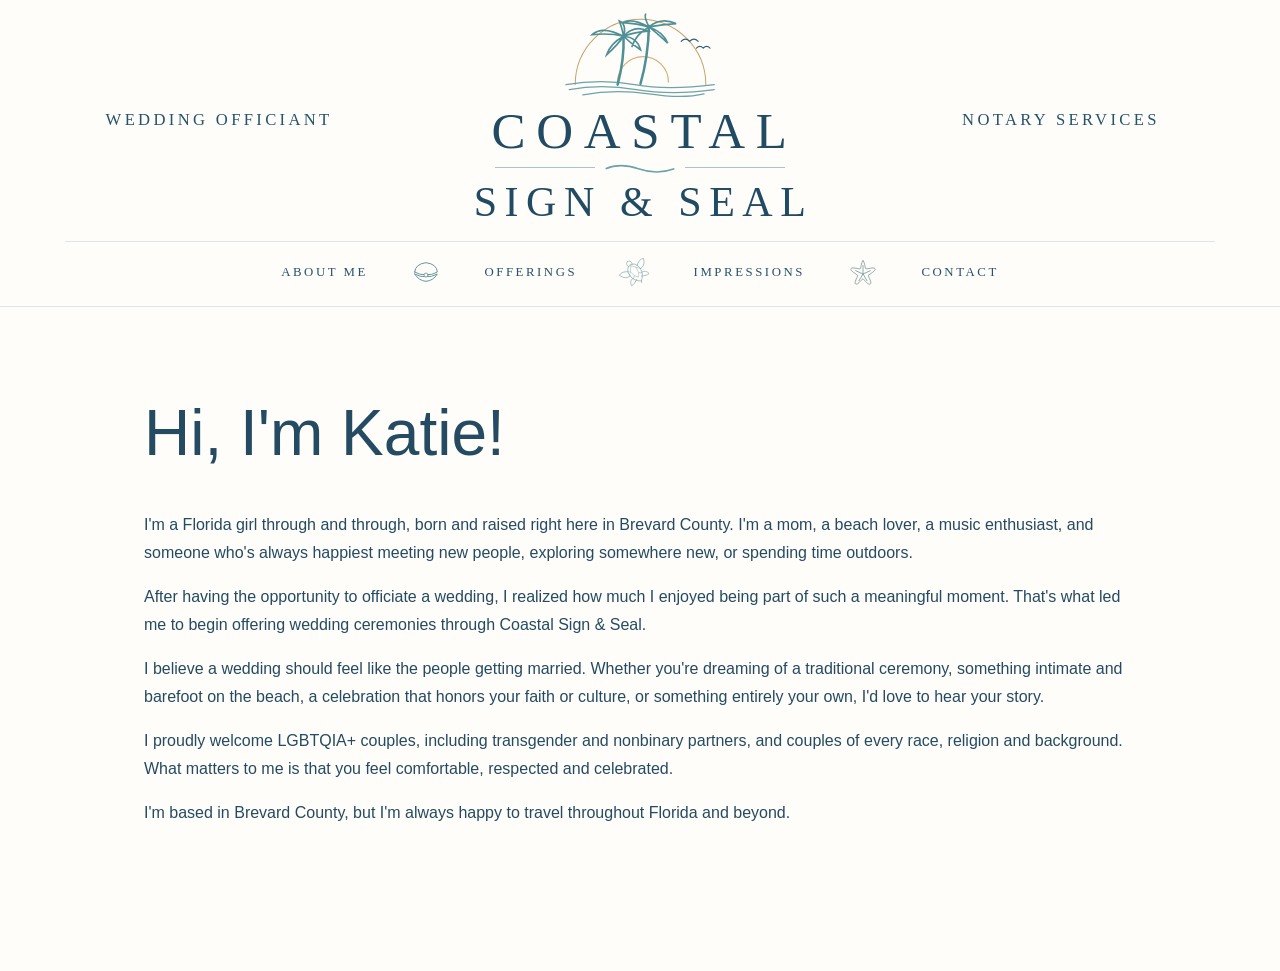
==== about.html @ 89ecf210 "Use flat overhead sea turtle angled northwest in navigation" ====
<!doctype html><html lang="en"><head><meta charset="utf-8"><meta name="viewport" content="width=device-width,initial-scale=1"><title>About Me | Coastal Sign & Seal</title><link rel="stylesheet" href="assets/site.css"></head><body><header class="site-header redesigned-header"><div class="header-top"><a class="service-side" href="weddings.html">Wedding Officiant</a><a class="brand" href="index.html" aria-label="Coastal Sign and Seal home"><svg class="logo-art" viewBox="0 0 230 100" role="img" aria-label="Palm trees, birds, sunrise and ocean waves"><g fill="none" stroke-linecap="round"><path d="M38 79A77 77 0 0 1 192 79" stroke="#c5a26d" stroke-width="1.2"/><path d="M88 76A30 30 0 0 1 148 76" stroke="#d3b07a" stroke-width="1.4"/><path d="M27 79Q69 72 108 79T202 79M31 85Q68 78 110 85T202 85M47 91Q85 84 125 90T190 90" stroke="#6ba5a8" stroke-width="1.5"/><path d="M88 79Q96 50 95 21M115 78Q124 47 125 10" stroke="#4f9097" stroke-width="3"/><path d="M95 22Q70 9 58 20Q80 18 95 22M95 22Q79 31 75 44Q90 30 95 22M95 22Q99 8 90 4Q94 15 95 22M95 22Q108 8 124 16Q108 17 95 22M95 22Q111 23 115 38Q103 30 95 22M125 11Q104 0 95 6Q111 7 125 11M125 11Q139 -1 157 7Q141 8 125 11M125 11Q142 17 147 30Q134 18 125 11M125 11Q119 -1 121 -4M125 11Q109 20 105 34" stroke="#4f9097" stroke-width="2"/><path d="M163 28q5 -5 10 0q5 -5 10 0M181 36q4 -4 8 0q4 -4 8 0" stroke="#315f75" stroke-width="1.4"/></g></svg><span class="brand-coastal">COASTAL</span><span class="brand-wave" aria-hidden="true"><i></i><svg viewBox="0 0 90 14"><path d="M2 8Q20 0 43 8T88 8" fill="none" stroke="#6ba5a8" stroke-width="2"/></svg><i></i></span><span class="brand-sign">SIGN &amp; SEAL</span></a><a class="service-side" href="notary.html">Notary Services</a></div><nav class="header-bottom" aria-label="Main navigation"><a href="about.html">About Me</a><svg class="nav-sea-icon" viewBox="0 0 48 42" aria-hidden="true"><g fill="none" stroke="#65979b" stroke-width="1.5" stroke-linecap="round" stroke-linejoin="round"><path d="M7 21 Q8 9 24 7 Q40 9 41 21 Q33 26 24 25 Q15 26 7 21Z"/><path d="M7 24 Q13 34 24 35 Q35 34 41 24 Q32 29 24 28 Q16 29 7 24Z"/><circle cx="24" cy="25.5" r="3" fill="#fffdf9" stroke="#65979b" stroke-width="1.2"/></g></svg><a href="weddings.html">Offerings</a><svg class="nav-sea-icon" viewBox="0 0 72 72" aria-hidden="true"><g transform="rotate(-35 36 36)" fill="none" stroke="#65979b" stroke-width="1.15" stroke-linecap="round" stroke-linejoin="round"><path d="M36 17 C46 17 51 26 50 39 C49 49 42 56 36 61 C30 56 23 49 22 39 C21 26 26 17 36 17Z"/><path d="M31 18 C29 14 30 8 36 7 C42 8 43 14 41 18"/><path d="M24 27 C16 20 9 19 3 22 C7 33 14 38 22 37"/><path d="M48 27 C56 20 63 19 69 22 C65 33 58 38 50 37"/><path d="M24 45 C17 45 13 50 12 57 C19 58 25 54 29 52"/><path d="M48 45 C55 45 59 50 60 57 C53 58 47 54 43 52"/><path d="M36 61 L35 64"/><path d="M36 20 L28 29 L30 42 L36 50 L42 42 L44 29Z M28 29 L22 35 M44 29 L50 35 M30 42 L25 46 M42 42 L47 46" stroke-width=".75"/></g></svg><a href="impressions.html">Impressions</a><svg class="nav-sea-icon" viewBox="0 0 48 42" aria-hidden="true"><g fill="none" stroke="#7b9b9d" stroke-width="1.25" stroke-linecap="round" stroke-linejoin="round"><path d="M24 4C26 4 27 14 28 16C31 17 40 13 42 16C44 19 34 24 32 26C32 29 38 37 35 39C32 41 26 33 24 31C21 33 16 41 13 39C10 37 16 29 16 26C14 24 4 19 6 16C8 13 17 17 20 16C21 14 22 4 24 4Z"/><path d="M24 11L24 24M13 19L24 24M35 19L24 24M18 34L24 24M30 34L24 24"/></g></svg><a href="contact.html">Contact</a></nav></header><main class="page"><h1>Hi, I'm Katie!</h1><p>I'm a Florida girl through and through, born and raised right here in Brevard County. I'm a mom, a beach lover, a music enthusiast, and someone who's always happiest meeting new people, exploring somewhere new, or spending time outdoors.</p><p>After having the opportunity to officiate a wedding, I realized how much I enjoyed being part of such a meaningful moment. That's what led me to begin offering wedding ceremonies through Coastal Sign & Seal.</p><p>I believe a wedding should feel like the people getting married. Whether you're dreaming of a traditional ceremony, something intimate and barefoot on the beach, a celebration that honors your faith or culture, or something entirely your own, I'd love to hear your story.</p><p>I proudly welcome LGBTQIA+ couples, including transgender and nonbinary partners, and couples of every race, religion and background. What matters to me is that you feel comfortable, respected and celebrated.</p><p>I'm based in Brevard County, but I'm always happy to travel throughout Florida and beyond.</p></main></body></html>
---- assets/site.css ----
:root{--ivory:#fbf8f1;--navy:#213f48;--teal:#3e7d7d;--gold:#aa8650;--sand:#e9ddc9}*{box-sizing:border-box}html{scroll-behavior:smooth}body{margin:0;background:var(--ivory);color:var(--navy);font-family:Georgia,'Times New Roman',serif}a{color:inherit}a:focus-visible,button:focus-visible{outline:3px solid var(--gold);outline-offset:4px}.site-header{background:#fcf9f3;display:grid;grid-template-columns:1fr minmax(240px,340px) 1fr;align-items:center;gap:1.4rem;padding:1rem 5%;border-bottom:1px solid #e1d6c4;position:relative;z-index:2}.site-header nav{display:flex;justify-content:space-evenly;align-items:center;gap:1rem}.site-header nav a{text-decoration:none;letter-spacing:.16em;font:11px Arial,sans-serif;text-transform:uppercase;white-space:nowrap}.site-header nav a:hover,.choice:hover{color:var(--teal)}.brand{text-align:center;text-decoration:none;display:flex;align-items:center;flex-direction:column}.brand-symbol{height:35px;width:135px;display:block}.brand-name{display:block;font-size:clamp(27px,3vw,36px);letter-spacing:.15em;text-transform:uppercase;line-height:.98;font-weight:400}.brand-name em{display:block;font-size:.43em;letter-spacing:.3em;font-style:normal;margin:8px 0 4px}.brand-subtitle{display:block;color:var(--gold);font:9px Arial,sans-serif;letter-spacing:.15em;margin-top:11px;white-space:nowrap}.brand-subtitle .turtle{font-size:14px;margin:0 7px}.hero{min-height:min(65vw,590px);height:540px;display:flex;flex-direction:column;justify-content:center;align-items:center;text-align:center;padding:5rem 1rem;position:relative;isolation:isolate;background:#c6b9a5 url('https://images.unsplash.com/photo-1507525428034-b723cf961d3e?auto=format&fit=crop&w=2000&q=85') center 52%/cover no-repeat}.hero:before{content:'';position:absolute;inset:0;background:linear-gradient(180deg,rgba(255,248,231,.12),rgba(255,249,232,.28) 35%,rgba(30,54,58,.22));z-index:-1}.hero h1{font-weight:400;font-style:italic;font-size:clamp(2.8rem,5.3vw,5.8rem);max-width:1050px;margin:0;color:#fffdf7;line-height:1.14;text-shadow:0 2px 20px rgba(19,38,44,.6);letter-spacing:-.025em}.hero .flourish{color:#f6e5b8;font-size:32px;margin-top:1.6rem;text-shadow:0 1px 6px #4a5b5b}.wave-divider{height:42px;margin-top:-40px;position:relative;z-index:1}.wave-divider svg{display:block;width:100%;height:100%}.choices{max-width:1050px;margin:auto;display:grid;grid-template-columns:1fr 1fr;align-items:center;padding:3.6rem 1rem 3.1rem}.choice{text-align:center;text-decoration:none;padding:1.4rem;display:block}.choice:first-child{border-right:1px solid #d3b993}.choice span{display:block;font-size:clamp(2.7rem,5.2vw,4.7rem);font-weight:400}.choice small{display:block;margin-top:.7rem;font:11px Arial,sans-serif;letter-spacing:.23em;color:var(--gold);text-transform:uppercase}.intro{text-align:center;padding:1rem 1.5rem 5rem;max-width:710px;margin:auto;line-height:1.9;font-size:1.17rem}.intro .eyebrow{font:11px Arial,sans-serif;text-transform:uppercase;letter-spacing:.3em;color:var(--gold)}.intro p{margin:1.2rem 0}.page{max-width:930px;margin:4rem auto 6rem;padding:0 1.5rem;line-height:1.8}.page h1{font-size:clamp(2.5rem,5vw,4.4rem);font-weight:400;line-height:1.1}.page h2{font-weight:400}.package{border-top:1px solid #d7c3a1;padding:1.5rem 0}.package h2{font-weight:400;margin-bottom:0}.price{color:#8e6b39;font-size:1.3rem}.button{display:inline-block;margin-top:1rem;border:1px solid var(--gold);padding:.8rem 1.4rem;text-decoration:none;font:12px Arial,sans-serif;letter-spacing:.12em;text-transform:uppercase}.button:hover{background:#eee5d5}footer{text-align:center;border-top:1px solid #dfd0b9;padding:2rem;font:12px Arial,sans-serif;letter-spacing:.08em}label{display:block;margin:1rem 0 .3rem}input,select,textarea{width:100%;padding:.8rem;border:1px solid #c9bba6;background:white;font:inherit}button{cursor:pointer;background:var(--navy);color:white;border:0;padding:1rem 2rem;margin-top:1rem}button:disabled{opacity:.5}[hidden]{display:none!important}@media(max-width:760px){.site-header{grid-template-columns:1fr;gap:1rem;padding:1rem}.site-header nav{justify-content:center;gap:1.2rem;flex-wrap:wrap}.site-header nav:first-child{grid-row:2}.site-header nav:last-child{grid-row:3}.brand{grid-row:1}.hero{height:420px;min-height:0;padding:3rem 1.5rem}.choices{padding:2rem .5rem}.choice{padding:.7rem}.choice span{font-size:clamp(2rem,7vw,3.4rem)}.brand-name{font-size:29px}}
/* Shared header on secondary pages (legacy markup). */
body>header:not(.site-header){background:#fcf9f3;display:grid;grid-template-columns:1fr minmax(240px,340px) 1fr;align-items:center;gap:1.4rem;padding:1rem 5%;border-bottom:1px solid #e1d6c4}body>header:not(.site-header) nav{display:flex;justify-content:space-evenly;align-items:center;gap:1rem}body>header:not(.site-header) nav a{text-decoration:none;letter-spacing:.16em;font:11px Arial,sans-serif;text-transform:uppercase;white-space:nowrap}body>header:not(.site-header) .brand{text-align:center;text-decoration:none;display:flex;flex-direction:column;align-items:center}body>header:not(.site-header) .brand strong{display:block;font-weight:400;font-size:30px;line-height:1.05;letter-spacing:.08em}body>header:not(.site-header) .brand small{display:block;color:var(--gold);font:9px Arial,sans-serif;letter-spacing:.15em;margin-top:9px}@media(max-width:760px){body>header:not(.site-header){grid-template-columns:1fr;gap:1rem;padding:1rem}body>header:not(.site-header) nav{justify-content:center;flex-wrap:wrap}body>header:not(.site-header) .brand{grid-row:1}body>header:not(.site-header) nav:first-child{grid-row:2}body>header:not(.site-header) nav:last-child{grid-row:3}}

/* Approved Coastal Sign & Seal header: same on every page. */
.site-header{display:grid!important;grid-template-columns:minmax(0,1fr) minmax(280px,380px) minmax(0,1fr)!important;align-items:center!important;gap:1rem!important;padding:8px 3% 15px!important;background:#fdfaf5!important;border-bottom:1px solid #d9c49e!important;min-height:260px}.site-header nav{display:flex!important;justify-content:space-evenly!important;align-items:center!important;gap:12px!important}.site-header nav a{font:11px Georgia,serif!important;letter-spacing:.22em!important;color:#234d65!important;text-transform:uppercase!important;text-decoration:none!important;white-space:nowrap}.site-header .brand{display:flex!important;flex-direction:column!important;align-items:center!important;justify-content:center!important;text-decoration:none!important;min-width:0!important;color:#214b63!important}.logo-art{display:block;width:190px;height:96px;overflow:visible}.brand-coastal{display:block;font:400 clamp(29px,3.2vw,44px)/1 Georgia,serif;letter-spacing:.18em;padding-left:.18em}.brand-wave{display:flex;align-items:center;justify-content:center;gap:9px;width:240px;height:21px}.brand-wave i{width:69px;height:1px;background:#c5a26d}.brand-wave svg{width:72px;height:16px}.brand-sign{display:block;font:400 clamp(23px,2.7vw,34px)/1.15 Georgia,serif;letter-spacing:.17em;padding-left:.17em}.site-header .brand-subtitle{font:9px Arial,sans-serif!important;letter-spacing:.18em!important;color:#315e78!important;margin-top:9px!important;white-space:nowrap}.brand-turtle{color:#b38d52;font-size:13px;padding:0 7px}.site-header .brand strong,.site-header .brand-symbol{display:none!important}@media(max-width:760px){.site-header{grid-template-columns:1fr!important;min-height:0!important;gap:10px!important;padding:10px 12px 18px!important}.site-header .brand{grid-row:1!important}.site-header nav:first-child{grid-row:2!important}.site-header nav:last-child{grid-row:3!important}.site-header nav{justify-content:center!important;gap:28px!important}.site-header nav a{font-size:10px!important}.logo-art{height:83px;width:165px}.brand-coastal{font-size:34px}.brand-sign{font-size:26px}}

/* Header concept: service names flank wide logo; four links beneath with sea-life separators. */
.site-header.redesigned-header{display:block!important;padding:14px 4% 18px!important;min-height:0!important;background:#fdfaf5!important}.redesigned-header .header-top{display:grid;grid-template-columns:minmax(0,1fr) minmax(300px,470px) minmax(0,1fr);align-items:center;gap:18px;max-width:1400px;margin:auto}.redesigned-header .service-side{text-decoration:none;text-align:center;text-transform:uppercase;letter-spacing:.2em;font:clamp(12px,1.3vw,17px) Georgia,serif;color:#24536b;white-space:nowrap}.redesigned-header .service-side:hover,.redesigned-header .header-bottom a:hover{color:#4f9097}.redesigned-header .logo-art{width:195px;height:92px}.redesigned-header .brand-coastal{font-size:clamp(36px,4vw,51px);letter-spacing:.21em}.redesigned-header .brand-sign{font-size:clamp(30px,3.4vw,42px);letter-spacing:.18em}.redesigned-header .brand-wave{width:300px}.redesigned-header .brand-wave i{width:100px}.redesigned-header .header-bottom{display:flex!important;align-items:center!important;justify-content:center!important;gap:clamp(12px,3.3vw,52px)!important;margin:15px auto 0;max-width:1150px;padding-top:14px;border-top:1px solid #d7c6ab}.redesigned-header .header-bottom a{font:clamp(10px,1vw,13px) Georgia,serif!important;letter-spacing:.2em!important;text-decoration:none!important;color:#24536b!important;text-transform:uppercase!important;white-space:nowrap}.redesigned-header .nav-sea-icon{width:clamp(24px,2.5vw,34px);height:32px;flex-shrink:0;display:block}@media(max-width:760px){.site-header.redesigned-header{padding:12px 10px 16px!important}.redesigned-header .header-top{grid-template-columns:1fr 1fr;gap:12px}.redesigned-header .brand{grid-column:1/-1;grid-row:1}.redesigned-header .service-side{grid-row:2;font-size:11px;letter-spacing:.12em}.redesigned-header .header-bottom{gap:clamp(5px,1.6vw,12px)!important;margin-top:14px;padding-top:13px;flex-wrap:nowrap!important}.redesigned-header .header-bottom a{font-size:clamp(8px,2.1vw,11px)!important;letter-spacing:.06em!important}.redesigned-header .nav-sea-icon{width:18px;height:20px}.redesigned-header .brand-coastal{font-size:38px}.redesigned-header .brand-sign{font-size:30px}.redesigned-header .logo-art{height:84px}}

/* Coastal refresh: pearl, ocean-blue, sea-glass and soft coral; no tan panels. */
:root{--ivory:#fffdf9;--navy:#234e66;--teal:#5b9a9e;--gold:#bba27c;--sand:#eaf5f4}body{background:#fffdf9;color:#244b61;font-family:'Trebuchet MS',Arial,sans-serif;font-weight:400}.site-header.redesigned-header{background:#fffdf9!important;border-bottom:1px solid #d8e9e8!important}.redesigned-header .header-bottom{border-color:#d8e9e8!important}.redesigned-header .brand-wave i{background:#a4c8c9}.page{max-width:1040px;margin:0 auto 5rem;padding:3rem 1.5rem;line-height:1.75}.service-lead{text-align:center;max-width:780px;margin:0 auto 3rem}.eyebrow{font:700 11px 'Trebuchet MS',Arial,sans-serif;letter-spacing:.24em;text-transform:uppercase;color:#608e94}.page .service-lead h1{font:400 clamp(3rem,6vw,5.4rem)/1.1 Georgia,serif;letter-spacing:-.035em;margin:.6rem 0 1rem;color:#25576b}.service-lead p{font-size:1.08rem;color:#506a73}.service-intro{background:linear-gradient(135deg,#e9f5f4,#f6fbfa);border-radius:38px 38px 80px 38px;padding:2rem 2.5rem;margin-bottom:2.6rem;border:1px solid #d6eae9}.service-intro h2{font:italic 400 2rem Georgia,serif;color:#2d7580;margin:.2rem 0}.service-intro p{margin:.5rem 0}.service-collection{display:grid;grid-template-columns:repeat(2,minmax(0,1fr));gap:1.5rem}.service-card{background:#fff;border:1px solid #d5e7e5;border-radius:38px 38px 62px 38px;padding:2rem 2rem 1.7rem;box-shadow:0 12px 35px rgba(40,95,106,.045)}.service-card.feature{grid-column:1/-1;background:#f2faf9}.service-card h2{font:italic 400 clamp(1.65rem,3vw,2.15rem)/1.2 Georgia,serif;margin:0 0 .35rem;color:#276b7a}.service-card .price{font:700 1.13rem 'Trebuchet MS',Arial,sans-serif;color:#ad8068;letter-spacing:.025em}.service-card p{color:#4c6771;margin:.9rem 0}.service-card ul{padding-left:1.2rem;color:#476773}.service-card li{margin:.35rem 0}.service-card li::marker{color:#70a9a7}.service-note{background:#eef7f6;border-left:3px solid #73aaa8;padding:1.2rem 1.5rem;border-radius:0 22px 22px 0;margin:2rem 0}.service-action{text-align:center;padding:1.5rem}.service-action .button{border:0;background:#397c85;color:#fff;border-radius:999px;padding:1rem 2rem;font:700 12px 'Trebuchet MS',Arial,sans-serif;letter-spacing:.12em}.service-action .button:hover{background:#235d69}.page .package{border-color:#d8e9e8}.intro{font-family:'Trebuchet MS',Arial,sans-serif}.choices .choice span{font-family:Georgia,serif;font-style:italic;color:#2c6d7c}.hero h1{font-family:Georgia,serif;font-style:italic}.redesigned-header .service-side,.redesigned-header .header-bottom a{font-family:Georgia,serif!important}@media(max-width:700px){.service-collection{grid-template-columns:1fr}.service-card.feature{grid-column:auto}.service-card{padding:1.6rem;border-radius:28px 28px 48px 28px}.service-intro{padding:1.5rem;border-radius:28px 28px 52px 28px}.page{padding:2rem 1rem}}

.travel-section{margin:3.5rem 0 2rem;padding:2.5rem;background:#edf7f6;border-radius:36px 36px 65px 36px}.travel-section h2{font:italic 400 clamp(2rem,4vw,3rem) Georgia,serif;color:#286d7a;margin:.5rem 0}.travel-section>p{max-width:820px}.travel-grid{display:grid;grid-template-columns:repeat(2,minmax(0,1fr));gap:12px;margin:1.7rem 0}.travel-row{display:flex;flex-direction:column;gap:4px;background:#fff;border:1px solid #d5e8e6;border-radius:22px;padding:1.25rem 1.4rem}.travel-row span{font:italic 400 1.35rem Georgia,serif;color:#286b78}.travel-row strong{font-size:1.15rem;color:#ad8068}.travel-row small{font-size:.86rem;line-height:1.5;color:#55717a}.travel-disclaimer{font-size:.9rem;color:#4c6872}@media(max-width:700px){.travel-grid{grid-template-columns:1fr}.travel-section{padding:1.5rem;border-radius:28px 28px 45px 28px}}

/* Wedding offerings: elegant, centered editorial body copy; preserve package headings. */
body:has(.service-collection) .page{text-align:center;font-family:Georgia,'Times New Roman',serif;font-size:1.04rem;line-height:1.82}
body:has(.service-collection) .service-lead p,
body:has(.service-collection) .service-intro p,
body:has(.service-collection) .service-card p,
body:has(.service-collection) .service-card li,
body:has(.service-collection) .travel-section p,
body:has(.service-collection) .travel-row small,
body:has(.service-collection) .service-note{font-family:Georgia,'Times New Roman',serif;font-size:1.02rem;font-weight:400;line-height:1.8;letter-spacing:.005em}
body:has(.service-collection) .service-card,
body:has(.service-collection) .service-intro,
body:has(.service-collection) .travel-section,
body:has(.service-collection) .travel-row,
body:has(.service-collection) .service-note{text-align:center}
body:has(.service-collection) .service-card ul{list-style:none;padding:0;margin:1rem auto;max-width:37rem}
body:has(.service-collection) .service-card li{padding:.32rem 0}
body:has(.service-collection) .service-card li+li{border-top:1px solid #edf4f3}
body:has(.service-collection) .service-card h2{font-style:italic}
body:has(.service-collection) .travel-section>p{margin-left:auto;margin-right:auto}
body:has(.service-collection) .service-note{border-left:0;border-top:2px solid #73aaa8;border-radius:22px;padding:1.5rem 2rem}

/* Wedding page only: airy, playful sea-glass backdrop and less formal typography. */
body:has(.service-collection){background:radial-gradient(ellipse 460px 330px at 7% 16%,rgba(180,225,226,.38),transparent 75%),radial-gradient(ellipse 540px 420px at 94% 38%,rgba(197,230,227,.52),transparent 74%),radial-gradient(ellipse 420px 360px at 12% 74%,rgba(217,237,235,.62),transparent 76%),linear-gradient(180deg,#fffdfa 0%,#f0faf9 47%,#fffdf9 100%);}
body:has(.service-collection) .page{font-family:'Trebuchet MS',Arial,sans-serif;font-size:1.04rem;line-height:1.75}
body:has(.service-collection) .service-lead p,
body:has(.service-collection) .service-intro p,
body:has(.service-collection) .service-card p,
body:has(.service-collection) .service-card li,
body:has(.service-collection) .travel-section p,
body:has(.service-collection) .travel-row small,
body:has(.service-collection) .service-note{font-family:'Trebuchet MS',Arial,sans-serif;font-size:1.02rem;line-height:1.75;letter-spacing:0}
body:has(.service-collection) .service-card h2{font-family:'Trebuchet MS',Arial,sans-serif;font-style:normal;font-weight:400;letter-spacing:-.025em;font-size:clamp(1.7rem,3vw,2.1rem);line-height:1.28;margin-bottom:.75rem}
body:has(.service-collection) .service-card h2::after{content:'';display:block;width:86px;max-width:65%;height:2px;border-radius:100%;margin:.85rem auto .25rem;background:linear-gradient(90deg,transparent,#75b5b7 22%,#75b5b7 78%,transparent)}
body:has(.service-collection) .service-card{background:rgba(255,255,255,.89);box-shadow:0 12px 38px rgba(50,116,127,.075)}
body:has(.service-collection) .service-card.feature{background:rgba(230,248,246,.94)}
body:has(.service-collection) .service-intro{background:linear-gradient(125deg,rgba(223,246,244,.96),rgba(249,253,252,.94));box-shadow:0 12px 36px rgba(53,120,125,.07)}
body:has(.service-collection) .service-intro h2{font-family:'Trebuchet MS',Arial,sans-serif;font-style:normal;font-size:clamp(1.9rem,4vw,2.5rem);letter-spacing:-.035em}
body:has(.service-collection) .service-lead h1{font-family:'Trebuchet MS',Arial,sans-serif;font-size:clamp(2.9rem,6vw,4.9rem);letter-spacing:-.045em}
body:has(.service-collection) .travel-section h2{font-family:'Trebuchet MS',Arial,sans-serif;font-style:normal}
body:has(.service-collection) .travel-row span{font-family:'Trebuchet MS',Arial,sans-serif;font-style:normal}

/* Wedding packages: unmistakable hand-drawn wave below each title, followed by sea-glass price. */
body:has(.service-collection) .service-card h2::after{
  content:""!important;display:block!important;width:146px!important;height:18px!important;max-width:85%!important;
  margin:10px auto 8px!important;border:0!important;border-radius:0!important;
  background:transparent url("data:image/svg+xml,%3Csvg xmlns='http://www.w3.org/2000/svg' viewBox='0 0 160 20'%3E%3Cpath d='M3 10 C17 1 29 19 43 10 S69 1 83 10 S109 19 123 10 S145 1 157 10' fill='none' stroke='%2375adb0' stroke-width='2.3' stroke-linecap='round'/%3E%3C/svg%3E") center/contain no-repeat!important;
}
body:has(.service-collection) .service-card .price{color:#337e89!important;font-family:'Trebuchet MS',Arial,sans-serif!important;font-size:1.25rem!important;font-weight:700!important;letter-spacing:.025em!important;margin:.1rem 0 .7rem!important}
body:has(.service-collection) .travel-row strong{color:#337e89!important}

/* Wedding typography: classic, warm book-serif rather than geometric/block lettering.
   Palatino is a standard system serif; Georgia is a reliable fallback. */
body:has(.service-collection) .page,
body:has(.service-collection) .service-lead p,
body:has(.service-collection) .service-intro p,
body:has(.service-collection) .service-card p,
body:has(.service-collection) .service-card li,
body:has(.service-collection) .travel-section p,
body:has(.service-collection) .travel-row small,
body:has(.service-collection) .service-note{
  font-family:'Palatino Linotype','Book Antiqua',Palatino,Georgia,serif!important;
  font-size:1.08rem;line-height:1.82;letter-spacing:0;font-weight:400;
}
body:has(.service-collection) .service-lead h1,
body:has(.service-collection) .service-intro h2,
body:has(.service-collection) .service-card h2,
body:has(.service-collection) .travel-section h2,
body:has(.service-collection) .travel-row span{
  font-family:'Palatino Linotype','Book Antiqua',Palatino,Georgia,serif!important;
  font-weight:400!important;letter-spacing:-.018em!important;
}
body:has(.service-collection) .service-card h2{
  font-size:clamp(1.9rem,3.1vw,2.4rem)!important;
  font-style:italic!important;line-height:1.22!important;
}
body:has(.service-collection) .service-lead h1{font-style:normal!important}
body:has(.service-collection) .service-intro h2,
body:has(.service-collection) .travel-section h2{font-style:italic!important}
body:has(.service-collection) .service-card .price{
  font-family:'Palatino Linotype','Book Antiqua',Palatino,Georgia,serif!important;
  font-weight:600!important;font-size:1.4rem!important;color:#337e89!important;
}
body:has(.service-collection) .eyebrow{font-family:'Palatino Linotype','Book Antiqua',Palatino,Georgia,serif!important;font-size:.85rem;letter-spacing:.14em}

/* Keep the featured Written in the Tides card the same white as the other packages. */
body:has(.service-collection) .service-card.feature{background:rgba(255,255,255,.89)!important}
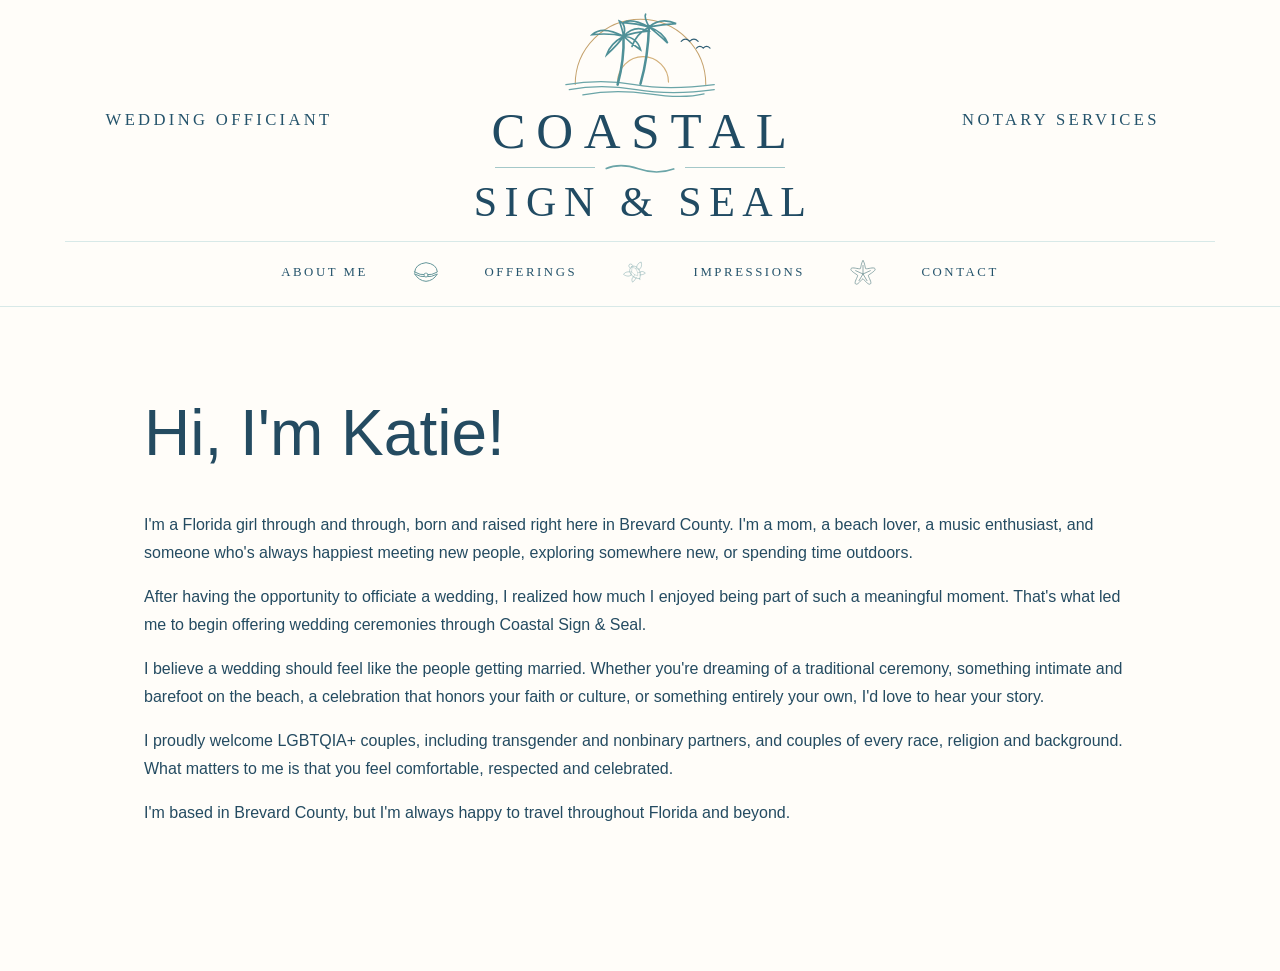
==== commit 664b9234: "Balance sea turtle visual scale with oyster and starfish navigation icons" ====
--- a/about.html
+++ b/about.html
@@ -1 +1 @@
-<!doctype html><html lang="en"><head><meta charset="utf-8"><meta name="viewport" content="width=device-width,initial-scale=1"><title>About Me | Coastal Sign & Seal</title><link rel="stylesheet" href="assets/site.css"></head><body><header class="site-header redesigned-header"><div class="header-top"><a class="service-side" href="weddings.html">Wedding Officiant</a><a class="brand" href="index.html" aria-label="Coastal Sign and Seal home"><svg class="logo-art" viewBox="0 0 230 100" role="img" aria-label="Palm trees, birds, sunrise and ocean waves"><g fill="none" stroke-linecap="round"><path d="M38 79A77 77 0 0 1 192 79" stroke="#c5a26d" stroke-width="1.2"/><path d="M88 76A30 30 0 0 1 148 76" stroke="#d3b07a" stroke-width="1.4"/><path d="M27 79Q69 72 108 79T202 79M31 85Q68 78 110 85T202 85M47 91Q85 84 125 90T190 90" stroke="#6ba5a8" stroke-width="1.5"/><path d="M88 79Q96 50 95 21M115 78Q124 47 125 10" stroke="#4f9097" stroke-width="3"/><path d="M95 22Q70 9 58 20Q80 18 95 22M95 22Q79 31 75 44Q90 30 95 22M95 22Q99 8 90 4Q94 15 95 22M95 22Q108 8 124 16Q108 17 95 22M95 22Q111 23 115 38Q103 30 95 22M125 11Q104 0 95 6Q111 7 125 11M125 11Q139 -1 157 7Q141 8 125 11M125 11Q142 17 147 30Q134 18 125 11M125 11Q119 -1 121 -4M125 11Q109 20 105 34" stroke="#4f9097" stroke-width="2"/><path d="M163 28q5 -5 10 0q5 -5 10 0M181 36q4 -4 8 0q4 -4 8 0" stroke="#315f75" stroke-width="1.4"/></g></svg><span class="brand-coastal">COASTAL</span><span class="brand-wave" aria-hidden="true"><i></i><svg viewBox="0 0 90 14"><path d="M2 8Q20 0 43 8T88 8" fill="none" stroke="#6ba5a8" stroke-width="2"/></svg><i></i></span><span class="brand-sign">SIGN &amp; SEAL</span></a><a class="service-side" href="notary.html">Notary Services</a></div><nav class="header-bottom" aria-label="Main navigation"><a href="about.html">About Me</a><svg class="nav-sea-icon" viewBox="0 0 48 42" aria-hidden="true"><g fill="none" stroke="#65979b" stroke-width="1.5" stroke-linecap="round" stroke-linejoin="round"><path d="M7 21 Q8 9 24 7 Q40 9 41 21 Q33 26 24 25 Q15 26 7 21Z"/><path d="M7 24 Q13 34 24 35 Q35 34 41 24 Q32 29 24 28 Q16 29 7 24Z"/><circle cx="24" cy="25.5" r="3" fill="#fffdf9" stroke="#65979b" stroke-width="1.2"/></g></svg><a href="weddings.html">Offerings</a><svg class="nav-sea-icon" viewBox="0 0 72 72" aria-hidden="true"><g transform="rotate(-35 36 36)" fill="none" stroke="#65979b" stroke-width="1.15" stroke-linecap="round" stroke-linejoin="round"><path d="M36 17 C46 17 51 26 50 39 C49 49 42 56 36 61 C30 56 23 49 22 39 C21 26 26 17 36 17Z"/><path d="M31 18 C29 14 30 8 36 7 C42 8 43 14 41 18"/><path d="M24 27 C16 20 9 19 3 22 C7 33 14 38 22 37"/><path d="M48 27 C56 20 63 19 69 22 C65 33 58 38 50 37"/><path d="M24 45 C17 45 13 50 12 57 C19 58 25 54 29 52"/><path d="M48 45 C55 45 59 50 60 57 C53 58 47 54 43 52"/><path d="M36 61 L35 64"/><path d="M36 20 L28 29 L30 42 L36 50 L42 42 L44 29Z M28 29 L22 35 M44 29 L50 35 M30 42 L25 46 M42 42 L47 46" stroke-width=".75"/></g></svg><a href="impressions.html">Impressions</a><svg class="nav-sea-icon" viewBox="0 0 48 42" aria-hidden="true"><g fill="none" stroke="#7b9b9d" stroke-width="1.25" stroke-linecap="round" stroke-linejoin="round"><path d="M24 4C26 4 27 14 28 16C31 17 40 13 42 16C44 19 34 24 32 26C32 29 38 37 35 39C32 41 26 33 24 31C21 33 16 41 13 39C10 37 16 29 16 26C14 24 4 19 6 16C8 13 17 17 20 16C21 14 22 4 24 4Z"/><path d="M24 11L24 24M13 19L24 24M35 19L24 24M18 34L24 24M30 34L24 24"/></g></svg><a href="contact.html">Contact</a></nav></header><main class="page"><h1>Hi, I'm Katie!</h1><p>I'm a Florida girl through and through, born and raised right here in Brevard County. I'm a mom, a beach lover, a music enthusiast, and someone who's always happiest meeting new people, exploring somewhere new, or spending time outdoors.</p><p>After having the opportunity to officiate a wedding, I realized how much I enjoyed being part of such a meaningful moment. That's what led me to begin offering wedding ceremonies through Coastal Sign & Seal.</p><p>I believe a wedding should feel like the people getting married. Whether you're dreaming of a traditional ceremony, something intimate and barefoot on the beach, a celebration that honors your faith or culture, or something entirely your own, I'd love to hear your story.</p><p>I proudly welcome LGBTQIA+ couples, including transgender and nonbinary partners, and couples of every race, religion and background. What matters to me is that you feel comfortable, respected and celebrated.</p><p>I'm based in Brevard County, but I'm always happy to travel throughout Florida and beyond.</p></main></body></html>+<!doctype html><html lang="en"><head><meta charset="utf-8"><meta name="viewport" content="width=device-width,initial-scale=1"><title>About Me | Coastal Sign & Seal</title><link rel="stylesheet" href="assets/site.css"></head><body><header class="site-header redesigned-header"><div class="header-top"><a class="service-side" href="weddings.html">Wedding Officiant</a><a class="brand" href="index.html" aria-label="Coastal Sign and Seal home"><svg class="logo-art" viewBox="0 0 230 100" role="img" aria-label="Palm trees, birds, sunrise and ocean waves"><g fill="none" stroke-linecap="round"><path d="M38 79A77 77 0 0 1 192 79" stroke="#c5a26d" stroke-width="1.2"/><path d="M88 76A30 30 0 0 1 148 76" stroke="#d3b07a" stroke-width="1.4"/><path d="M27 79Q69 72 108 79T202 79M31 85Q68 78 110 85T202 85M47 91Q85 84 125 90T190 90" stroke="#6ba5a8" stroke-width="1.5"/><path d="M88 79Q96 50 95 21M115 78Q124 47 125 10" stroke="#4f9097" stroke-width="3"/><path d="M95 22Q70 9 58 20Q80 18 95 22M95 22Q79 31 75 44Q90 30 95 22M95 22Q99 8 90 4Q94 15 95 22M95 22Q108 8 124 16Q108 17 95 22M95 22Q111 23 115 38Q103 30 95 22M125 11Q104 0 95 6Q111 7 125 11M125 11Q139 -1 157 7Q141 8 125 11M125 11Q142 17 147 30Q134 18 125 11M125 11Q119 -1 121 -4M125 11Q109 20 105 34" stroke="#4f9097" stroke-width="2"/><path d="M163 28q5 -5 10 0q5 -5 10 0M181 36q4 -4 8 0q4 -4 8 0" stroke="#315f75" stroke-width="1.4"/></g></svg><span class="brand-coastal">COASTAL</span><span class="brand-wave" aria-hidden="true"><i></i><svg viewBox="0 0 90 14"><path d="M2 8Q20 0 43 8T88 8" fill="none" stroke="#6ba5a8" stroke-width="2"/></svg><i></i></span><span class="brand-sign">SIGN &amp; SEAL</span></a><a class="service-side" href="notary.html">Notary Services</a></div><nav class="header-bottom" aria-label="Main navigation"><a href="about.html">About Me</a><svg class="nav-sea-icon" viewBox="0 0 48 42" aria-hidden="true"><g fill="none" stroke="#65979b" stroke-width="1.5" stroke-linecap="round" stroke-linejoin="round"><path d="M7 21 Q8 9 24 7 Q40 9 41 21 Q33 26 24 25 Q15 26 7 21Z"/><path d="M7 24 Q13 34 24 35 Q35 34 41 24 Q32 29 24 28 Q16 29 7 24Z"/><circle cx="24" cy="25.5" r="3" fill="#fffdf9" stroke="#65979b" stroke-width="1.2"/></g></svg><a href="weddings.html">Offerings</a><svg class="nav-sea-icon" viewBox="-13 -7 98 86" aria-hidden="true"><g transform="rotate(-35 36 36)" fill="none" stroke="#65979b" stroke-width="1.15" stroke-linecap="round" stroke-linejoin="round"><path d="M36 17 C46 17 51 26 50 39 C49 49 42 56 36 61 C30 56 23 49 22 39 C21 26 26 17 36 17Z"/><path d="M31 18 C29 14 30 8 36 7 C42 8 43 14 41 18"/><path d="M24 27 C16 20 9 19 3 22 C7 33 14 38 22 37"/><path d="M48 27 C56 20 63 19 69 22 C65 33 58 38 50 37"/><path d="M24 45 C17 45 13 50 12 57 C19 58 25 54 29 52"/><path d="M48 45 C55 45 59 50 60 57 C53 58 47 54 43 52"/><path d="M36 61 L35 64"/><path d="M36 20 L28 29 L30 42 L36 50 L42 42 L44 29Z M28 29 L22 35 M44 29 L50 35 M30 42 L25 46 M42 42 L47 46" stroke-width=".75"/></g></svg><a href="impressions.html">Impressions</a><svg class="nav-sea-icon" viewBox="0 0 48 42" aria-hidden="true"><g fill="none" stroke="#7b9b9d" stroke-width="1.25" stroke-linecap="round" stroke-linejoin="round"><path d="M24 4C26 4 27 14 28 16C31 17 40 13 42 16C44 19 34 24 32 26C32 29 38 37 35 39C32 41 26 33 24 31C21 33 16 41 13 39C10 37 16 29 16 26C14 24 4 19 6 16C8 13 17 17 20 16C21 14 22 4 24 4Z"/><path d="M24 11L24 24M13 19L24 24M35 19L24 24M18 34L24 24M30 34L24 24"/></g></svg><a href="contact.html">Contact</a></nav></header><main class="page"><h1>Hi, I'm Katie!</h1><p>I'm a Florida girl through and through, born and raised right here in Brevard County. I'm a mom, a beach lover, a music enthusiast, and someone who's always happiest meeting new people, exploring somewhere new, or spending time outdoors.</p><p>After having the opportunity to officiate a wedding, I realized how much I enjoyed being part of such a meaningful moment. That's what led me to begin offering wedding ceremonies through Coastal Sign & Seal.</p><p>I believe a wedding should feel like the people getting married. Whether you're dreaming of a traditional ceremony, something intimate and barefoot on the beach, a celebration that honors your faith or culture, or something entirely your own, I'd love to hear your story.</p><p>I proudly welcome LGBTQIA+ couples, including transgender and nonbinary partners, and couples of every race, religion and background. What matters to me is that you feel comfortable, respected and celebrated.</p><p>I'm based in Brevard County, but I'm always happy to travel throughout Florida and beyond.</p></main></body></html>
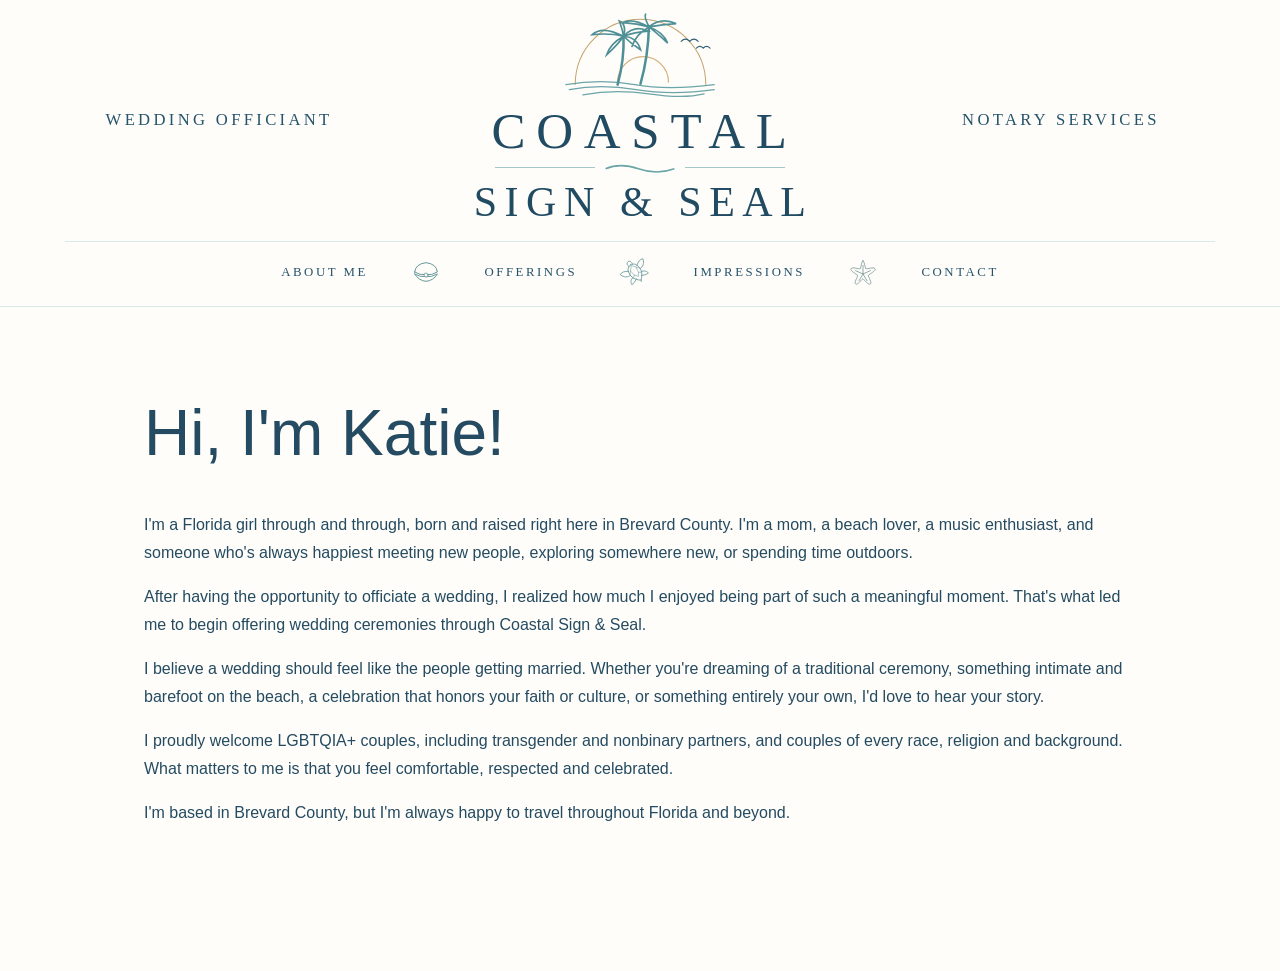
==== commit a96ab415: "Correct turtle visual size and stroke contrast to match adjacent navigation icons" ====
--- a/about.html
+++ b/about.html
@@ -1 +1 @@
-<!doctype html><html lang="en"><head><meta charset="utf-8"><meta name="viewport" content="width=device-width,initial-scale=1"><title>About Me | Coastal Sign & Seal</title><link rel="stylesheet" href="assets/site.css"></head><body><header class="site-header redesigned-header"><div class="header-top"><a class="service-side" href="weddings.html">Wedding Officiant</a><a class="brand" href="index.html" aria-label="Coastal Sign and Seal home"><svg class="logo-art" viewBox="0 0 230 100" role="img" aria-label="Palm trees, birds, sunrise and ocean waves"><g fill="none" stroke-linecap="round"><path d="M38 79A77 77 0 0 1 192 79" stroke="#c5a26d" stroke-width="1.2"/><path d="M88 76A30 30 0 0 1 148 76" stroke="#d3b07a" stroke-width="1.4"/><path d="M27 79Q69 72 108 79T202 79M31 85Q68 78 110 85T202 85M47 91Q85 84 125 90T190 90" stroke="#6ba5a8" stroke-width="1.5"/><path d="M88 79Q96 50 95 21M115 78Q124 47 125 10" stroke="#4f9097" stroke-width="3"/><path d="M95 22Q70 9 58 20Q80 18 95 22M95 22Q79 31 75 44Q90 30 95 22M95 22Q99 8 90 4Q94 15 95 22M95 22Q108 8 124 16Q108 17 95 22M95 22Q111 23 115 38Q103 30 95 22M125 11Q104 0 95 6Q111 7 125 11M125 11Q139 -1 157 7Q141 8 125 11M125 11Q142 17 147 30Q134 18 125 11M125 11Q119 -1 121 -4M125 11Q109 20 105 34" stroke="#4f9097" stroke-width="2"/><path d="M163 28q5 -5 10 0q5 -5 10 0M181 36q4 -4 8 0q4 -4 8 0" stroke="#315f75" stroke-width="1.4"/></g></svg><span class="brand-coastal">COASTAL</span><span class="brand-wave" aria-hidden="true"><i></i><svg viewBox="0 0 90 14"><path d="M2 8Q20 0 43 8T88 8" fill="none" stroke="#6ba5a8" stroke-width="2"/></svg><i></i></span><span class="brand-sign">SIGN &amp; SEAL</span></a><a class="service-side" href="notary.html">Notary Services</a></div><nav class="header-bottom" aria-label="Main navigation"><a href="about.html">About Me</a><svg class="nav-sea-icon" viewBox="0 0 48 42" aria-hidden="true"><g fill="none" stroke="#65979b" stroke-width="1.5" stroke-linecap="round" stroke-linejoin="round"><path d="M7 21 Q8 9 24 7 Q40 9 41 21 Q33 26 24 25 Q15 26 7 21Z"/><path d="M7 24 Q13 34 24 35 Q35 34 41 24 Q32 29 24 28 Q16 29 7 24Z"/><circle cx="24" cy="25.5" r="3" fill="#fffdf9" stroke="#65979b" stroke-width="1.2"/></g></svg><a href="weddings.html">Offerings</a><svg class="nav-sea-icon" viewBox="-13 -7 98 86" aria-hidden="true"><g transform="rotate(-35 36 36)" fill="none" stroke="#65979b" stroke-width="1.15" stroke-linecap="round" stroke-linejoin="round"><path d="M36 17 C46 17 51 26 50 39 C49 49 42 56 36 61 C30 56 23 49 22 39 C21 26 26 17 36 17Z"/><path d="M31 18 C29 14 30 8 36 7 C42 8 43 14 41 18"/><path d="M24 27 C16 20 9 19 3 22 C7 33 14 38 22 37"/><path d="M48 27 C56 20 63 19 69 22 C65 33 58 38 50 37"/><path d="M24 45 C17 45 13 50 12 57 C19 58 25 54 29 52"/><path d="M48 45 C55 45 59 50 60 57 C53 58 47 54 43 52"/><path d="M36 61 L35 64"/><path d="M36 20 L28 29 L30 42 L36 50 L42 42 L44 29Z M28 29 L22 35 M44 29 L50 35 M30 42 L25 46 M42 42 L47 46" stroke-width=".75"/></g></svg><a href="impressions.html">Impressions</a><svg class="nav-sea-icon" viewBox="0 0 48 42" aria-hidden="true"><g fill="none" stroke="#7b9b9d" stroke-width="1.25" stroke-linecap="round" stroke-linejoin="round"><path d="M24 4C26 4 27 14 28 16C31 17 40 13 42 16C44 19 34 24 32 26C32 29 38 37 35 39C32 41 26 33 24 31C21 33 16 41 13 39C10 37 16 29 16 26C14 24 4 19 6 16C8 13 17 17 20 16C21 14 22 4 24 4Z"/><path d="M24 11L24 24M13 19L24 24M35 19L24 24M18 34L24 24M30 34L24 24"/></g></svg><a href="contact.html">Contact</a></nav></header><main class="page"><h1>Hi, I'm Katie!</h1><p>I'm a Florida girl through and through, born and raised right here in Brevard County. I'm a mom, a beach lover, a music enthusiast, and someone who's always happiest meeting new people, exploring somewhere new, or spending time outdoors.</p><p>After having the opportunity to officiate a wedding, I realized how much I enjoyed being part of such a meaningful moment. That's what led me to begin offering wedding ceremonies through Coastal Sign & Seal.</p><p>I believe a wedding should feel like the people getting married. Whether you're dreaming of a traditional ceremony, something intimate and barefoot on the beach, a celebration that honors your faith or culture, or something entirely your own, I'd love to hear your story.</p><p>I proudly welcome LGBTQIA+ couples, including transgender and nonbinary partners, and couples of every race, religion and background. What matters to me is that you feel comfortable, respected and celebrated.</p><p>I'm based in Brevard County, but I'm always happy to travel throughout Florida and beyond.</p></main></body></html>+<!doctype html><html lang="en"><head><meta charset="utf-8"><meta name="viewport" content="width=device-width,initial-scale=1"><title>About Me | Coastal Sign & Seal</title><link rel="stylesheet" href="assets/site.css"></head><body><header class="site-header redesigned-header"><div class="header-top"><a class="service-side" href="weddings.html">Wedding Officiant</a><a class="brand" href="index.html" aria-label="Coastal Sign and Seal home"><svg class="logo-art" viewBox="0 0 230 100" role="img" aria-label="Palm trees, birds, sunrise and ocean waves"><g fill="none" stroke-linecap="round"><path d="M38 79A77 77 0 0 1 192 79" stroke="#c5a26d" stroke-width="1.2"/><path d="M88 76A30 30 0 0 1 148 76" stroke="#d3b07a" stroke-width="1.4"/><path d="M27 79Q69 72 108 79T202 79M31 85Q68 78 110 85T202 85M47 91Q85 84 125 90T190 90" stroke="#6ba5a8" stroke-width="1.5"/><path d="M88 79Q96 50 95 21M115 78Q124 47 125 10" stroke="#4f9097" stroke-width="3"/><path d="M95 22Q70 9 58 20Q80 18 95 22M95 22Q79 31 75 44Q90 30 95 22M95 22Q99 8 90 4Q94 15 95 22M95 22Q108 8 124 16Q108 17 95 22M95 22Q111 23 115 38Q103 30 95 22M125 11Q104 0 95 6Q111 7 125 11M125 11Q139 -1 157 7Q141 8 125 11M125 11Q142 17 147 30Q134 18 125 11M125 11Q119 -1 121 -4M125 11Q109 20 105 34" stroke="#4f9097" stroke-width="2"/><path d="M163 28q5 -5 10 0q5 -5 10 0M181 36q4 -4 8 0q4 -4 8 0" stroke="#315f75" stroke-width="1.4"/></g></svg><span class="brand-coastal">COASTAL</span><span class="brand-wave" aria-hidden="true"><i></i><svg viewBox="0 0 90 14"><path d="M2 8Q20 0 43 8T88 8" fill="none" stroke="#6ba5a8" stroke-width="2"/></svg><i></i></span><span class="brand-sign">SIGN &amp; SEAL</span></a><a class="service-side" href="notary.html">Notary Services</a></div><nav class="header-bottom" aria-label="Main navigation"><a href="about.html">About Me</a><svg class="nav-sea-icon" viewBox="0 0 48 42" aria-hidden="true"><g fill="none" stroke="#65979b" stroke-width="1.5" stroke-linecap="round" stroke-linejoin="round"><path d="M7 21 Q8 9 24 7 Q40 9 41 21 Q33 26 24 25 Q15 26 7 21Z"/><path d="M7 24 Q13 34 24 35 Q35 34 41 24 Q32 29 24 28 Q16 29 7 24Z"/><circle cx="24" cy="25.5" r="3" fill="#fffdf9" stroke="#65979b" stroke-width="1.2"/></g></svg><a href="weddings.html">Offerings</a><svg class="nav-sea-icon" viewBox="-2 3 76 68" aria-hidden="true"><g transform="rotate(-35 36 36)" fill="none" stroke="#65979b" stroke-width="1.8" stroke-linecap="round" stroke-linejoin="round"><path d="M36 17 C46 17 51 26 50 39 C49 49 42 56 36 61 C30 56 23 49 22 39 C21 26 26 17 36 17Z"/><path d="M31 18 C29 14 30 8 36 7 C42 8 43 14 41 18"/><path d="M24 27 C16 20 9 19 3 22 C7 33 14 38 22 37"/><path d="M48 27 C56 20 63 19 69 22 C65 33 58 38 50 37"/><path d="M24 45 C17 45 13 50 12 57 C19 58 25 54 29 52"/><path d="M48 45 C55 45 59 50 60 57 C53 58 47 54 43 52"/><path d="M36 61 L35 64"/><path d="M36 20 L28 29 L30 42 L36 50 L42 42 L44 29Z M28 29 L22 35 M44 29 L50 35 M30 42 L25 46 M42 42 L47 46" stroke-width="1.1"/></g></svg><a href="impressions.html">Impressions</a><svg class="nav-sea-icon" viewBox="0 0 48 42" aria-hidden="true"><g fill="none" stroke="#7b9b9d" stroke-width="1.25" stroke-linecap="round" stroke-linejoin="round"><path d="M24 4C26 4 27 14 28 16C31 17 40 13 42 16C44 19 34 24 32 26C32 29 38 37 35 39C32 41 26 33 24 31C21 33 16 41 13 39C10 37 16 29 16 26C14 24 4 19 6 16C8 13 17 17 20 16C21 14 22 4 24 4Z"/><path d="M24 11L24 24M13 19L24 24M35 19L24 24M18 34L24 24M30 34L24 24"/></g></svg><a href="contact.html">Contact</a></nav></header><main class="page"><h1>Hi, I'm Katie!</h1><p>I'm a Florida girl through and through, born and raised right here in Brevard County. I'm a mom, a beach lover, a music enthusiast, and someone who's always happiest meeting new people, exploring somewhere new, or spending time outdoors.</p><p>After having the opportunity to officiate a wedding, I realized how much I enjoyed being part of such a meaningful moment. That's what led me to begin offering wedding ceremonies through Coastal Sign & Seal.</p><p>I believe a wedding should feel like the people getting married. Whether you're dreaming of a traditional ceremony, something intimate and barefoot on the beach, a celebration that honors your faith or culture, or something entirely your own, I'd love to hear your story.</p><p>I proudly welcome LGBTQIA+ couples, including transgender and nonbinary partners, and couples of every race, religion and background. What matters to me is that you feel comfortable, respected and celebrated.</p><p>I'm based in Brevard County, but I'm always happy to travel throughout Florida and beyond.</p></main></body></html>
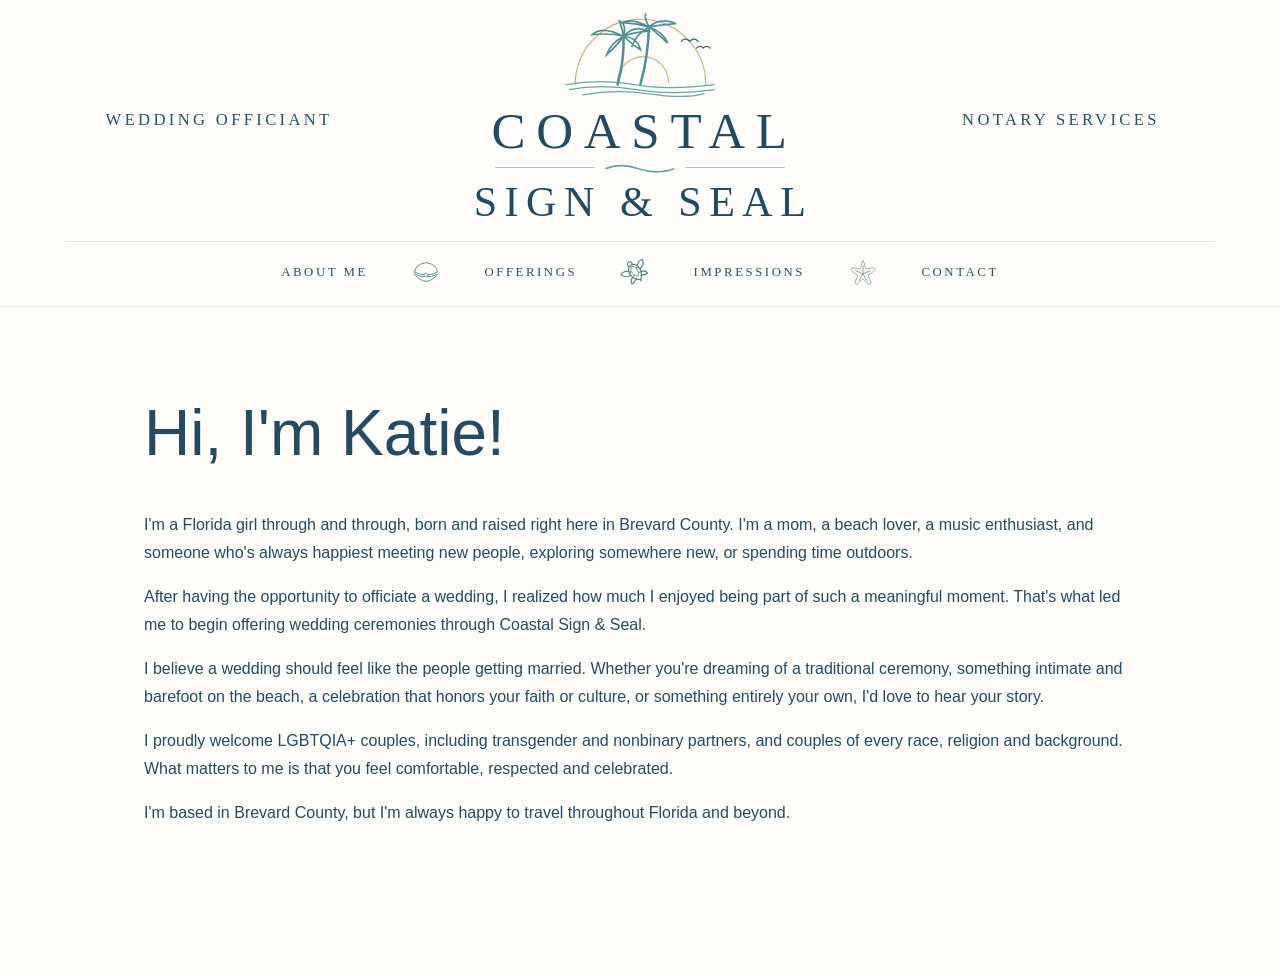
==== commit 7d266a37: "Give turtle its own larger navigation sizing and darker stronger linework" ====
--- a/about.html
+++ b/about.html
@@ -1 +1 @@
-<!doctype html><html lang="en"><head><meta charset="utf-8"><meta name="viewport" content="width=device-width,initial-scale=1"><title>About Me | Coastal Sign & Seal</title><link rel="stylesheet" href="assets/site.css"></head><body><header class="site-header redesigned-header"><div class="header-top"><a class="service-side" href="weddings.html">Wedding Officiant</a><a class="brand" href="index.html" aria-label="Coastal Sign and Seal home"><svg class="logo-art" viewBox="0 0 230 100" role="img" aria-label="Palm trees, birds, sunrise and ocean waves"><g fill="none" stroke-linecap="round"><path d="M38 79A77 77 0 0 1 192 79" stroke="#c5a26d" stroke-width="1.2"/><path d="M88 76A30 30 0 0 1 148 76" stroke="#d3b07a" stroke-width="1.4"/><path d="M27 79Q69 72 108 79T202 79M31 85Q68 78 110 85T202 85M47 91Q85 84 125 90T190 90" stroke="#6ba5a8" stroke-width="1.5"/><path d="M88 79Q96 50 95 21M115 78Q124 47 125 10" stroke="#4f9097" stroke-width="3"/><path d="M95 22Q70 9 58 20Q80 18 95 22M95 22Q79 31 75 44Q90 30 95 22M95 22Q99 8 90 4Q94 15 95 22M95 22Q108 8 124 16Q108 17 95 22M95 22Q111 23 115 38Q103 30 95 22M125 11Q104 0 95 6Q111 7 125 11M125 11Q139 -1 157 7Q141 8 125 11M125 11Q142 17 147 30Q134 18 125 11M125 11Q119 -1 121 -4M125 11Q109 20 105 34" stroke="#4f9097" stroke-width="2"/><path d="M163 28q5 -5 10 0q5 -5 10 0M181 36q4 -4 8 0q4 -4 8 0" stroke="#315f75" stroke-width="1.4"/></g></svg><span class="brand-coastal">COASTAL</span><span class="brand-wave" aria-hidden="true"><i></i><svg viewBox="0 0 90 14"><path d="M2 8Q20 0 43 8T88 8" fill="none" stroke="#6ba5a8" stroke-width="2"/></svg><i></i></span><span class="brand-sign">SIGN &amp; SEAL</span></a><a class="service-side" href="notary.html">Notary Services</a></div><nav class="header-bottom" aria-label="Main navigation"><a href="about.html">About Me</a><svg class="nav-sea-icon" viewBox="0 0 48 42" aria-hidden="true"><g fill="none" stroke="#65979b" stroke-width="1.5" stroke-linecap="round" stroke-linejoin="round"><path d="M7 21 Q8 9 24 7 Q40 9 41 21 Q33 26 24 25 Q15 26 7 21Z"/><path d="M7 24 Q13 34 24 35 Q35 34 41 24 Q32 29 24 28 Q16 29 7 24Z"/><circle cx="24" cy="25.5" r="3" fill="#fffdf9" stroke="#65979b" stroke-width="1.2"/></g></svg><a href="weddings.html">Offerings</a><svg class="nav-sea-icon" viewBox="-2 3 76 68" aria-hidden="true"><g transform="rotate(-35 36 36)" fill="none" stroke="#65979b" stroke-width="1.8" stroke-linecap="round" stroke-linejoin="round"><path d="M36 17 C46 17 51 26 50 39 C49 49 42 56 36 61 C30 56 23 49 22 39 C21 26 26 17 36 17Z"/><path d="M31 18 C29 14 30 8 36 7 C42 8 43 14 41 18"/><path d="M24 27 C16 20 9 19 3 22 C7 33 14 38 22 37"/><path d="M48 27 C56 20 63 19 69 22 C65 33 58 38 50 37"/><path d="M24 45 C17 45 13 50 12 57 C19 58 25 54 29 52"/><path d="M48 45 C55 45 59 50 60 57 C53 58 47 54 43 52"/><path d="M36 61 L35 64"/><path d="M36 20 L28 29 L30 42 L36 50 L42 42 L44 29Z M28 29 L22 35 M44 29 L50 35 M30 42 L25 46 M42 42 L47 46" stroke-width="1.1"/></g></svg><a href="impressions.html">Impressions</a><svg class="nav-sea-icon" viewBox="0 0 48 42" aria-hidden="true"><g fill="none" stroke="#7b9b9d" stroke-width="1.25" stroke-linecap="round" stroke-linejoin="round"><path d="M24 4C26 4 27 14 28 16C31 17 40 13 42 16C44 19 34 24 32 26C32 29 38 37 35 39C32 41 26 33 24 31C21 33 16 41 13 39C10 37 16 29 16 26C14 24 4 19 6 16C8 13 17 17 20 16C21 14 22 4 24 4Z"/><path d="M24 11L24 24M13 19L24 24M35 19L24 24M18 34L24 24M30 34L24 24"/></g></svg><a href="contact.html">Contact</a></nav></header><main class="page"><h1>Hi, I'm Katie!</h1><p>I'm a Florida girl through and through, born and raised right here in Brevard County. I'm a mom, a beach lover, a music enthusiast, and someone who's always happiest meeting new people, exploring somewhere new, or spending time outdoors.</p><p>After having the opportunity to officiate a wedding, I realized how much I enjoyed being part of such a meaningful moment. That's what led me to begin offering wedding ceremonies through Coastal Sign & Seal.</p><p>I believe a wedding should feel like the people getting married. Whether you're dreaming of a traditional ceremony, something intimate and barefoot on the beach, a celebration that honors your faith or culture, or something entirely your own, I'd love to hear your story.</p><p>I proudly welcome LGBTQIA+ couples, including transgender and nonbinary partners, and couples of every race, religion and background. What matters to me is that you feel comfortable, respected and celebrated.</p><p>I'm based in Brevard County, but I'm always happy to travel throughout Florida and beyond.</p></main></body></html>+<!doctype html><html lang="en"><head><meta charset="utf-8"><meta name="viewport" content="width=device-width,initial-scale=1"><title>About Me | Coastal Sign & Seal</title><link rel="stylesheet" href="assets/site.css"></head><body><header class="site-header redesigned-header"><div class="header-top"><a class="service-side" href="weddings.html">Wedding Officiant</a><a class="brand" href="index.html" aria-label="Coastal Sign and Seal home"><svg class="logo-art" viewBox="0 0 230 100" role="img" aria-label="Palm trees, birds, sunrise and ocean waves"><g fill="none" stroke-linecap="round"><path d="M38 79A77 77 0 0 1 192 79" stroke="#c5a26d" stroke-width="1.2"/><path d="M88 76A30 30 0 0 1 148 76" stroke="#d3b07a" stroke-width="1.4"/><path d="M27 79Q69 72 108 79T202 79M31 85Q68 78 110 85T202 85M47 91Q85 84 125 90T190 90" stroke="#6ba5a8" stroke-width="1.5"/><path d="M88 79Q96 50 95 21M115 78Q124 47 125 10" stroke="#4f9097" stroke-width="3"/><path d="M95 22Q70 9 58 20Q80 18 95 22M95 22Q79 31 75 44Q90 30 95 22M95 22Q99 8 90 4Q94 15 95 22M95 22Q108 8 124 16Q108 17 95 22M95 22Q111 23 115 38Q103 30 95 22M125 11Q104 0 95 6Q111 7 125 11M125 11Q139 -1 157 7Q141 8 125 11M125 11Q142 17 147 30Q134 18 125 11M125 11Q119 -1 121 -4M125 11Q109 20 105 34" stroke="#4f9097" stroke-width="2"/><path d="M163 28q5 -5 10 0q5 -5 10 0M181 36q4 -4 8 0q4 -4 8 0" stroke="#315f75" stroke-width="1.4"/></g></svg><span class="brand-coastal">COASTAL</span><span class="brand-wave" aria-hidden="true"><i></i><svg viewBox="0 0 90 14"><path d="M2 8Q20 0 43 8T88 8" fill="none" stroke="#6ba5a8" stroke-width="2"/></svg><i></i></span><span class="brand-sign">SIGN &amp; SEAL</span></a><a class="service-side" href="notary.html">Notary Services</a></div><nav class="header-bottom" aria-label="Main navigation"><a href="about.html">About Me</a><svg class="nav-sea-icon" viewBox="0 0 48 42" aria-hidden="true"><g fill="none" stroke="#65979b" stroke-width="1.5" stroke-linecap="round" stroke-linejoin="round"><path d="M7 21 Q8 9 24 7 Q40 9 41 21 Q33 26 24 25 Q15 26 7 21Z"/><path d="M7 24 Q13 34 24 35 Q35 34 41 24 Q32 29 24 28 Q16 29 7 24Z"/><circle cx="24" cy="25.5" r="3" fill="#fffdf9" stroke="#65979b" stroke-width="1.2"/></g></svg><a href="weddings.html">Offerings</a><svg class="nav-sea-icon nav-sea-turtle" viewBox="-4 1 80 72" aria-hidden="true"><g transform="rotate(-35 36 36)" fill="none" stroke="#497f84" stroke-width="2.8" stroke-linecap="round" stroke-linejoin="round"><path d="M36 17 C46 17 51 26 50 39 C49 49 42 56 36 61 C30 56 23 49 22 39 C21 26 26 17 36 17Z"/><path d="M31 18 C29 14 30 8 36 7 C42 8 43 14 41 18"/><path d="M24 27 C16 20 9 19 3 22 C7 33 14 38 22 37"/><path d="M48 27 C56 20 63 19 69 22 C65 33 58 38 50 37"/><path d="M24 45 C17 45 13 50 12 57 C19 58 25 54 29 52"/><path d="M48 45 C55 45 59 50 60 57 C53 58 47 54 43 52"/><path d="M36 61 L35 64"/><path d="M36 20 L28 29 L30 42 L36 50 L42 42 L44 29Z M28 29 L22 35 M44 29 L50 35 M30 42 L25 46 M42 42 L47 46" stroke-width="1.7"/></g></svg><a href="impressions.html">Impressions</a><svg class="nav-sea-icon" viewBox="0 0 48 42" aria-hidden="true"><g fill="none" stroke="#7b9b9d" stroke-width="1.25" stroke-linecap="round" stroke-linejoin="round"><path d="M24 4C26 4 27 14 28 16C31 17 40 13 42 16C44 19 34 24 32 26C32 29 38 37 35 39C32 41 26 33 24 31C21 33 16 41 13 39C10 37 16 29 16 26C14 24 4 19 6 16C8 13 17 17 20 16C21 14 22 4 24 4Z"/><path d="M24 11L24 24M13 19L24 24M35 19L24 24M18 34L24 24M30 34L24 24"/></g></svg><a href="contact.html">Contact</a></nav></header><main class="page"><h1>Hi, I'm Katie!</h1><p>I'm a Florida girl through and through, born and raised right here in Brevard County. I'm a mom, a beach lover, a music enthusiast, and someone who's always happiest meeting new people, exploring somewhere new, or spending time outdoors.</p><p>After having the opportunity to officiate a wedding, I realized how much I enjoyed being part of such a meaningful moment. That's what led me to begin offering wedding ceremonies through Coastal Sign & Seal.</p><p>I believe a wedding should feel like the people getting married. Whether you're dreaming of a traditional ceremony, something intimate and barefoot on the beach, a celebration that honors your faith or culture, or something entirely your own, I'd love to hear your story.</p><p>I proudly welcome LGBTQIA+ couples, including transgender and nonbinary partners, and couples of every race, religion and background. What matters to me is that you feel comfortable, respected and celebrated.</p><p>I'm based in Brevard County, but I'm always happy to travel throughout Florida and beyond.</p></main></body></html>
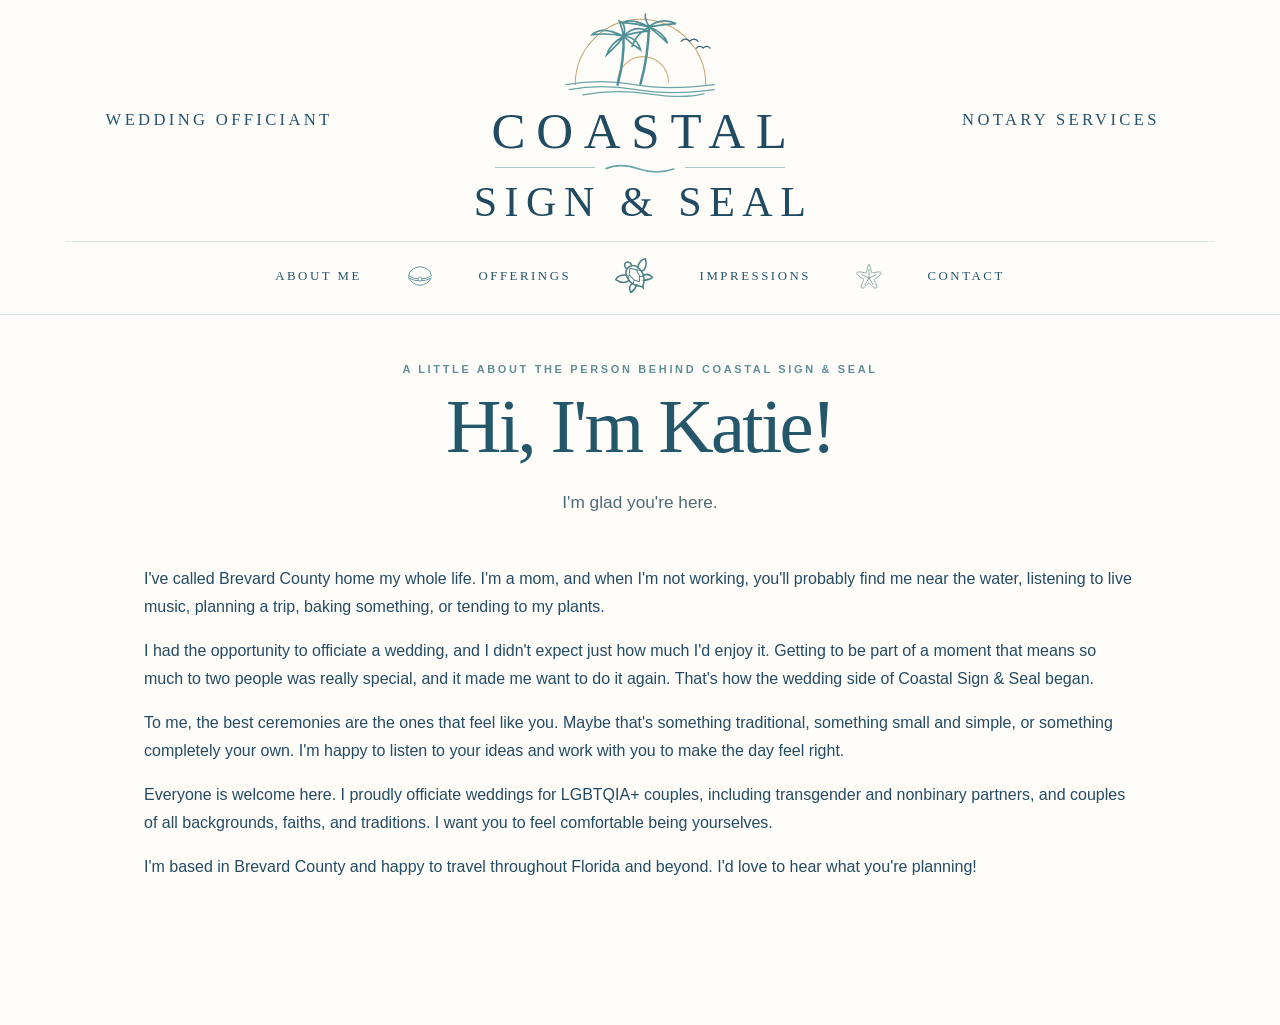
==== commit 62b32b94: "Refresh About Me biography in centered coastal design" ====
--- a/about.html
+++ b/about.html
@@ -1 +1 @@
-<!doctype html><html lang="en"><head><meta charset="utf-8"><meta name="viewport" content="width=device-width,initial-scale=1"><title>About Me | Coastal Sign & Seal</title><link rel="stylesheet" href="assets/site.css"></head><body><header class="site-header redesigned-header"><div class="header-top"><a class="service-side" href="weddings.html">Wedding Officiant</a><a class="brand" href="index.html" aria-label="Coastal Sign and Seal home"><svg class="logo-art" viewBox="0 0 230 100" role="img" aria-label="Palm trees, birds, sunrise and ocean waves"><g fill="none" stroke-linecap="round"><path d="M38 79A77 77 0 0 1 192 79" stroke="#c5a26d" stroke-width="1.2"/><path d="M88 76A30 30 0 0 1 148 76" stroke="#d3b07a" stroke-width="1.4"/><path d="M27 79Q69 72 108 79T202 79M31 85Q68 78 110 85T202 85M47 91Q85 84 125 90T190 90" stroke="#6ba5a8" stroke-width="1.5"/><path d="M88 79Q96 50 95 21M115 78Q124 47 125 10" stroke="#4f9097" stroke-width="3"/><path d="M95 22Q70 9 58 20Q80 18 95 22M95 22Q79 31 75 44Q90 30 95 22M95 22Q99 8 90 4Q94 15 95 22M95 22Q108 8 124 16Q108 17 95 22M95 22Q111 23 115 38Q103 30 95 22M125 11Q104 0 95 6Q111 7 125 11M125 11Q139 -1 157 7Q141 8 125 11M125 11Q142 17 147 30Q134 18 125 11M125 11Q119 -1 121 -4M125 11Q109 20 105 34" stroke="#4f9097" stroke-width="2"/><path d="M163 28q5 -5 10 0q5 -5 10 0M181 36q4 -4 8 0q4 -4 8 0" stroke="#315f75" stroke-width="1.4"/></g></svg><span class="brand-coastal">COASTAL</span><span class="brand-wave" aria-hidden="true"><i></i><svg viewBox="0 0 90 14"><path d="M2 8Q20 0 43 8T88 8" fill="none" stroke="#6ba5a8" stroke-width="2"/></svg><i></i></span><span class="brand-sign">SIGN &amp; SEAL</span></a><a class="service-side" href="notary.html">Notary Services</a></div><nav class="header-bottom" aria-label="Main navigation"><a href="about.html">About Me</a><svg class="nav-sea-icon" viewBox="0 0 48 42" aria-hidden="true"><g fill="none" stroke="#65979b" stroke-width="1.5" stroke-linecap="round" stroke-linejoin="round"><path d="M7 21 Q8 9 24 7 Q40 9 41 21 Q33 26 24 25 Q15 26 7 21Z"/><path d="M7 24 Q13 34 24 35 Q35 34 41 24 Q32 29 24 28 Q16 29 7 24Z"/><circle cx="24" cy="25.5" r="3" fill="#fffdf9" stroke="#65979b" stroke-width="1.2"/></g></svg><a href="weddings.html">Offerings</a><svg class="nav-sea-icon nav-sea-turtle" viewBox="-4 1 80 72" aria-hidden="true"><g transform="rotate(-35 36 36)" fill="none" stroke="#497f84" stroke-width="2.8" stroke-linecap="round" stroke-linejoin="round"><path d="M36 17 C46 17 51 26 50 39 C49 49 42 56 36 61 C30 56 23 49 22 39 C21 26 26 17 36 17Z"/><path d="M31 18 C29 14 30 8 36 7 C42 8 43 14 41 18"/><path d="M24 27 C16 20 9 19 3 22 C7 33 14 38 22 37"/><path d="M48 27 C56 20 63 19 69 22 C65 33 58 38 50 37"/><path d="M24 45 C17 45 13 50 12 57 C19 58 25 54 29 52"/><path d="M48 45 C55 45 59 50 60 57 C53 58 47 54 43 52"/><path d="M36 61 L35 64"/><path d="M36 20 L28 29 L30 42 L36 50 L42 42 L44 29Z M28 29 L22 35 M44 29 L50 35 M30 42 L25 46 M42 42 L47 46" stroke-width="1.7"/></g></svg><a href="impressions.html">Impressions</a><svg class="nav-sea-icon" viewBox="0 0 48 42" aria-hidden="true"><g fill="none" stroke="#7b9b9d" stroke-width="1.25" stroke-linecap="round" stroke-linejoin="round"><path d="M24 4C26 4 27 14 28 16C31 17 40 13 42 16C44 19 34 24 32 26C32 29 38 37 35 39C32 41 26 33 24 31C21 33 16 41 13 39C10 37 16 29 16 26C14 24 4 19 6 16C8 13 17 17 20 16C21 14 22 4 24 4Z"/><path d="M24 11L24 24M13 19L24 24M35 19L24 24M18 34L24 24M30 34L24 24"/></g></svg><a href="contact.html">Contact</a></nav></header><main class="page"><h1>Hi, I'm Katie!</h1><p>I'm a Florida girl through and through, born and raised right here in Brevard County. I'm a mom, a beach lover, a music enthusiast, and someone who's always happiest meeting new people, exploring somewhere new, or spending time outdoors.</p><p>After having the opportunity to officiate a wedding, I realized how much I enjoyed being part of such a meaningful moment. That's what led me to begin offering wedding ceremonies through Coastal Sign & Seal.</p><p>I believe a wedding should feel like the people getting married. Whether you're dreaming of a traditional ceremony, something intimate and barefoot on the beach, a celebration that honors your faith or culture, or something entirely your own, I'd love to hear your story.</p><p>I proudly welcome LGBTQIA+ couples, including transgender and nonbinary partners, and couples of every race, religion and background. What matters to me is that you feel comfortable, respected and celebrated.</p><p>I'm based in Brevard County, but I'm always happy to travel throughout Florida and beyond.</p></main></body></html>+<!doctype html><html lang="en"><head><meta charset="utf-8"><meta name="viewport" content="width=device-width,initial-scale=1"><title>About Me | Coastal Sign & Seal</title><link rel="stylesheet" href="assets/site.css"></head><body><header class="site-header redesigned-header"><div class="header-top"><a class="service-side" href="weddings.html">Wedding Officiant</a><a class="brand" href="index.html" aria-label="Coastal Sign and Seal home"><svg class="logo-art" viewBox="0 0 230 100" role="img" aria-label="Palm trees, birds, sunrise and ocean waves"><g fill="none" stroke-linecap="round"><path d="M38 79A77 77 0 0 1 192 79" stroke="#c5a26d" stroke-width="1.2"/><path d="M88 76A30 30 0 0 1 148 76" stroke="#d3b07a" stroke-width="1.4"/><path d="M27 79Q69 72 108 79T202 79M31 85Q68 78 110 85T202 85M47 91Q85 84 125 90T190 90" stroke="#6ba5a8" stroke-width="1.5"/><path d="M88 79Q96 50 95 21M115 78Q124 47 125 10" stroke="#4f9097" stroke-width="3"/><path d="M95 22Q70 9 58 20Q80 18 95 22M95 22Q79 31 75 44Q90 30 95 22M95 22Q99 8 90 4Q94 15 95 22M95 22Q108 8 124 16Q108 17 95 22M95 22Q111 23 115 38Q103 30 95 22M125 11Q104 0 95 6Q111 7 125 11M125 11Q139 -1 157 7Q141 8 125 11M125 11Q142 17 147 30Q134 18 125 11M125 11Q119 -1 121 -4M125 11Q109 20 105 34" stroke="#4f9097" stroke-width="2"/><path d="M163 28q5 -5 10 0q5 -5 10 0M181 36q4 -4 8 0q4 -4 8 0" stroke="#315f75" stroke-width="1.4"/></g></svg><span class="brand-coastal">COASTAL</span><span class="brand-wave" aria-hidden="true"><i></i><svg viewBox="0 0 90 14"><path d="M2 8Q20 0 43 8T88 8" fill="none" stroke="#6ba5a8" stroke-width="2"/></svg><i></i></span><span class="brand-sign">SIGN &amp; SEAL</span></a><a class="service-side" href="notary.html">Notary Services</a></div><nav class="header-bottom" aria-label="Main navigation"><a href="about.html">About Me</a><svg class="nav-sea-icon" viewBox="0 0 48 42" aria-hidden="true"><g fill="none" stroke="#65979b" stroke-width="1.5" stroke-linecap="round" stroke-linejoin="round"><path d="M7 21 Q8 9 24 7 Q40 9 41 21 Q33 26 24 25 Q15 26 7 21Z"/><path d="M7 24 Q13 34 24 35 Q35 34 41 24 Q32 29 24 28 Q16 29 7 24Z"/><circle cx="24" cy="25.5" r="3" fill="#fffdf9" stroke="#65979b" stroke-width="1.2"/></g></svg><a href="weddings.html">Offerings</a><svg class="nav-sea-icon nav-sea-turtle" viewBox="-4 1 80 72" aria-hidden="true"><g transform="rotate(-35 36 36)" fill="none" stroke="#497f84" stroke-width="2.8" stroke-linecap="round" stroke-linejoin="round"><path d="M36 17 C46 17 51 26 50 39 C49 49 42 56 36 61 C30 56 23 49 22 39 C21 26 26 17 36 17Z"/><path d="M31 18 C29 14 30 8 36 7 C42 8 43 14 41 18"/><path d="M24 27 C16 20 9 19 3 22 C7 33 14 38 22 37"/><path d="M48 27 C56 20 63 19 69 22 C65 33 58 38 50 37"/><path d="M24 45 C17 45 13 50 12 57 C19 58 25 54 29 52"/><path d="M48 45 C55 45 59 50 60 57 C53 58 47 54 43 52"/><path d="M36 61 L35 64"/><path d="M36 20 L28 29 L30 42 L36 50 L42 42 L44 29Z M28 29 L22 35 M44 29 L50 35 M30 42 L25 46 M42 42 L47 46" stroke-width="1.7"/></g></svg><a href="impressions.html">Impressions</a><svg class="nav-sea-icon" viewBox="0 0 48 42" aria-hidden="true"><g fill="none" stroke="#7b9b9d" stroke-width="1.25" stroke-linecap="round" stroke-linejoin="round"><path d="M24 4C26 4 27 14 28 16C31 17 40 13 42 16C44 19 34 24 32 26C32 29 38 37 35 39C32 41 26 33 24 31C21 33 16 41 13 39C10 37 16 29 16 26C14 24 4 19 6 16C8 13 17 17 20 16C21 14 22 4 24 4Z"/><path d="M24 11L24 24M13 19L24 24M35 19L24 24M18 34L24 24M30 34L24 24"/></g></svg><a href="contact.html">Contact</a></nav></header><main class="page about-page"><section class="service-lead about-lead"><div class="eyebrow">A little about the person behind Coastal Sign &amp; Seal</div><h1>Hi, I'm Katie!</h1><p>I'm glad you're here.</p></section><section class="about-bubble"><p>I've called Brevard County home my whole life. I'm a mom, and when I'm not working, you'll probably find me near the water, listening to live music, planning a trip, baking something, or tending to my plants.</p><p>I had the opportunity to officiate a wedding, and I didn't expect just how much I'd enjoy it. Getting to be part of a moment that means so much to two people was really special, and it made me want to do it again. That's how the wedding side of Coastal Sign &amp; Seal began.</p><p>To me, the best ceremonies are the ones that feel like you. Maybe that's something traditional, something small and simple, or something completely your own. I'm happy to listen to your ideas and work with you to make the day feel right.</p><p>Everyone is welcome here. I proudly officiate weddings for LGBTQIA+ couples, including transgender and nonbinary partners, and couples of all backgrounds, faiths, and traditions. I want you to feel comfortable being yourselves.</p><p>I'm based in Brevard County and happy to travel throughout Florida and beyond. I'd love to hear what you're planning!</p></section></main></body></html>
--- a/assets/site.css
+++ b/assets/site.css
@@ -99,3 +99,118 @@
 
 /* Keep the featured Written in the Tides card the same white as the other packages. */
 body:has(.service-collection) .service-card.feature{background:rgba(255,255,255,.89)!important}
+
+/* Turtle has a wider, diagonal silhouette than the oyster/starfish. Size it independently. */
+.redesigned-header .nav-sea-icon.nav-sea-turtle{width:44px;height:40px;flex:0 0 44px;overflow:visible}
+@media(max-width:760px){.redesigned-header .nav-sea-icon.nav-sea-turtle{width:26px;height:26px;flex-basis:26px}}
+
+/* Quiet, editorial informational notes for group appointments and gratuities. */
+.appreciation-note{max-width:850px;margin:2.2rem auto;padding:1.5rem 2rem;text-align:center;border-top:1px solid #d8e9e8;border-bottom:1px solid #d8e9e8;color:#24536b;background:rgba(234,245,244,.3)}.appreciation-note h2{font-family:Palatino,'Palatino Linotype',Georgia,serif;font-weight:400;font-style:italic;color:#397e83;margin:.15rem 0 .7rem}.appreciation-note p{margin:.65rem auto;max-width:700px;line-height:1.75}.planner-gratuity{font-size:.92rem;color:#397e83;margin:1rem 0}
+
+/* Preview: matching coastal editorial service-page titles and a gentle wave flourish. */
+body:has(.service-collection) .service-lead h1{
+  font-family:'Palatino Linotype','Book Antiqua',Palatino,Georgia,serif!important;
+  font-weight:400!important;
+  font-style:italic!important;
+  font-size:clamp(3rem,6.3vw,5.25rem)!important;
+  letter-spacing:-.035em!important;
+  line-height:1.16!important;
+  color:#285f6e;
+  margin:.35rem auto .3rem;
+}
+body:has(.service-collection) .service-lead h1::after{
+  content:'';display:block;width:172px;max-width:48%;height:22px;margin:15px auto 13px;
+  background:transparent url("data:image/svg+xml,%3Csvg xmlns='http://www.w3.org/2000/svg' viewBox='0 0 172 22'%3E%3Cpath d='M5 11 C20 2 34 20 49 11 S78 2 93 11 S122 20 137 11 S156 2 167 11' fill='none' stroke='%2375adb0' stroke-width='2' stroke-linecap='round'/%3E%3C/svg%3E") center/contain no-repeat;
+}
+body:has(.service-collection) .service-lead p{max-width:700px;margin:0 auto 1.5rem}
+
+/* Updated preview: upright, airy service titles while retaining the ocean wave. */
+body:has(.service-collection) .service-lead h1{font-style:normal!important;letter-spacing:.015em!important;font-weight:400!important;font-size:clamp(2.9rem,6vw,5rem)!important}
+
+/* Alternative service-page introduction: an independent coastal title panel, not a logo echo. */
+body:has(.service-collection) .page{padding-top:4.6rem}
+body:has(.service-collection) .service-lead{
+  max-width:900px;margin:0 auto 3.5rem;padding:3.1rem 2.5rem 2.7rem;
+  background:linear-gradient(135deg,rgba(234,247,245,.93),rgba(255,253,249,.96));
+  border:1px solid #d5e6e3;border-radius:12px 68px 12px 68px;
+  box-shadow:0 12px 32px rgba(42,93,105,.055);text-align:center;
+}
+body:has(.service-collection) .service-lead .eyebrow{
+  font:400 11px Georgia,serif!important;letter-spacing:.25em!important;color:#8b805e;
+}
+body:has(.service-collection) .page .service-lead h1{
+  font-family:Georgia,'Times New Roman',serif!important;font-style:normal!important;
+  font-size:clamp(2.45rem,5vw,4.2rem)!important;font-weight:400!important;
+  letter-spacing:-.045em!important;line-height:1.17!important;color:#25576b!important;
+  margin:1.05rem auto 1rem!important;
+}
+body:has(.service-collection) .service-lead h1::after{
+  content:''!important;display:block;width:58px;height:1px;max-width:none;
+  margin:1.25rem auto 1.35rem;background:#b89b69!important;
+}
+body:has(.service-collection) .service-lead p{
+  max-width:610px;margin:0 auto!important;font-size:1.03rem!important;line-height:1.75;
+}
+@media(max-width:760px){body:has(.service-collection) .page{padding-top:2.8rem}body:has(.service-collection) .service-lead{padding:2.4rem 1.3rem;border-radius:10px 42px 10px 42px}}
+
+/* Service-title flourish: homepage outline hearts flanking the hand-drawn sea-glass wave. Keep current title typography. */
+body:has(.service-collection) .service-lead h1::after{
+  content:'♡'!important;display:block!important;box-sizing:border-box;
+  width:226px!important;max-width:75%!important;height:26px!important;
+  margin:15px auto 18px!important;border:0!important;
+  font:400 24px/26px Georgia,serif!important;letter-spacing:0!important;
+  color:#b38d52!important;text-align:left!important;text-indent:0!important;
+  background:transparent url("data:image/svg+xml,%3Csvg xmlns='http://www.w3.org/2000/svg' viewBox='0 0 152 22'%3E%3Cpath d='M3 11 C18 2 31 20 46 11 S75 2 90 11 S119 20 134 11 S143 7 149 11' fill='none' stroke='%2375adb0' stroke-width='2.2' stroke-linecap='round'/%3E%3C/svg%3E") center center/152px 22px no-repeat!important;
+  position:relative;
+}
+/* Right heart matches the outline heart used on the homepage. */
+body:has(.service-collection) .service-lead{position:relative}
+body:has(.service-collection) .service-lead h1{position:relative}
+body:has(.service-collection) .service-lead h1::before{
+  content:'♡';position:absolute;left:calc(50% + 93px);bottom:-44px;
+  color:#b38d52;font:400 24px/26px Georgia,serif;pointer-events:none;
+}
+
+/* Corrected title ornament: one centered SVG with two complete hearts and a smooth wave. */
+body:has(.service-collection) .service-lead h1::before{content:none!important;display:none!important}
+body:has(.service-collection) .service-lead h1::after{
+  content:''!important;display:block!important;position:static!important;
+  width:232px!important;max-width:80%!important;height:34px!important;
+  margin:14px auto 17px!important;padding:0!important;border:0!important;
+  background:transparent url("data:image/svg+xml,%3Csvg xmlns='http://www.w3.org/2000/svg' width='232' height='34' viewBox='0 0 232 34'%3E%3Cpath d='M18 26 C14 22 6 17 6 11 C6 3 15 2 18 9 C21 2 30 3 30 11 C30 17 22 22 18 26Z' fill='none' stroke='%23b38d52' stroke-width='1.7' stroke-linejoin='round'/%3E%3Cpath d='M202 26 C198 22 190 17 190 11 C190 3 199 2 202 9 C205 2 214 3 214 11 C214 17 206 22 202 26Z' fill='none' stroke='%23b38d52' stroke-width='1.7' stroke-linejoin='round'/%3E%3Cpath d='M42 17 Q60 6 78 17 T114 17 T150 17 T186 17' fill='none' stroke='%2375adb0' stroke-width='2.2' stroke-linecap='round'/%3E%3C/svg%3E") center center/contain no-repeat!important;
+}
+
+/* Screenshot fix: eliminate stray generated hearts and render a single self-contained ornament. */
+body:has(.service-collection) .service-lead h1::before{content:none!important;display:none!important}
+body:has(.service-collection) .service-lead h1::after{
+  content:''!important;display:block!important;position:static!important;
+  width:232px!important;height:34px!important;max-width:80%!important;
+  margin:14px auto 18px!important;padding:0!important;border:0!important;
+  color:transparent!important;font-size:0!important;line-height:0!important;
+  text-indent:0!important;letter-spacing:0!important;
+  background-image:url("data:image/svg+xml,%3Csvg xmlns='http://www.w3.org/2000/svg' width='232' height='34' viewBox='0 0 232 34'%3E%3Cpath d='M18 26 C14 22 6 17 6 11 C6 3 15 2 18 9 C21 2 30 3 30 11 C30 17 22 22 18 26Z' fill='none' stroke='%23b38d52' stroke-width='1.7' stroke-linejoin='round'/%3E%3Cpath d='M214 26 C210 22 202 17 202 11 C202 3 211 2 214 9 C217 2 226 3 226 11 C226 17 218 22 214 26Z' fill='none' stroke='%23b38d52' stroke-width='1.7' stroke-linejoin='round'/%3E%3Cpath d='M42 17 Q60 6 78 17 T114 17 T150 17 T190 17' fill='none' stroke='%2375adb0' stroke-width='2.2' stroke-linecap='round'/%3E%3C/svg%3E")!important;
+  background-position:center!important;background-size:232px 34px!important;
+  background-repeat:no-repeat!important;background-color:transparent!important;
+}
+
+/* Impressions matches the service-page title treatment and the approved quill-story layout. */
+.impressions-page{font-family:'Palatino Linotype','Book Antiqua',Palatino,Georgia,serif;color:#244b61}
+.impressions-page .impressions-lead{max-width:900px;margin:0 auto 3.5rem;padding:3.1rem 2.5rem 2.7rem;background:linear-gradient(135deg,rgba(234,247,245,.93),rgba(255,253,249,.96));border:1px solid #d5e6e3;border-radius:12px 68px 12px 68px;box-shadow:0 12px 32px rgba(42,93,105,.055);text-align:center}
+.impressions-page .impressions-lead .eyebrow{font:400 11px Georgia,serif;letter-spacing:.25em;color:#8b805e}
+.impressions-page .impressions-lead h1{font:400 clamp(2.45rem,5vw,4.2rem)/1.17 Georgia,serif;letter-spacing:-.045em;color:#25576b;margin:1.05rem auto 1rem}
+.impressions-page .impressions-lead h1::after{content:'';display:block;width:232px;max-width:80%;height:34px;margin:14px auto 18px;background:transparent url("data:image/svg+xml,%3Csvg xmlns='http://www.w3.org/2000/svg' width='232' height='34' viewBox='0 0 232 34'%3E%3Cpath d='M18 26 C14 22 6 17 6 11 C6 3 15 2 18 9 C21 2 30 3 30 11 C30 17 22 22 18 26Z' fill='none' stroke='%23b38d52' stroke-width='1.7' stroke-linejoin='round'/%3E%3Cpath d='M214 26 C210 22 202 17 202 11 C202 3 211 2 214 9 C217 2 226 3 226 11 C226 17 218 22 214 26Z' fill='none' stroke='%23b38d52' stroke-width='1.7' stroke-linejoin='round'/%3E%3Cpath d='M42 17 Q60 6 78 17 T114 17 T150 17 T190 17' fill='none' stroke='%2375adb0' stroke-width='2.2' stroke-linecap='round'/%3E%3C/svg%3E") center/contain no-repeat}
+.impressions-page .impressions-lead p{max-width:610px;margin:0 auto;font-size:1.08rem;line-height:1.8;color:#506a73}
+.impressions-page .impression-story{display:grid;grid-template-columns:minmax(0,1fr) minmax(0,1fr);align-items:center;gap:clamp(1.5rem,4vw,3.5rem);max-width:1000px;margin:0 auto 4rem}
+.impressions-page .impression-photo-slot{min-height:390px;background:linear-gradient(140deg,#e2f0ed,#f9f6ef);border:1px solid #d5e7e5;border-radius:38px 38px 62px 38px;display:grid;place-items:center;color:#6b8990;font:italic 1.2rem Georgia,serif}
+.impressions-page .impression-copy h2{font:italic 400 clamp(1.9rem,3.2vw,2.5rem) Georgia,serif;color:#286d7a;margin:0 0 1.1rem}
+.impressions-page .impression-copy p{font:400 1.08rem/1.8 'Palatino Linotype','Book Antiqua',Palatino,Georgia,serif;color:#476773;margin:0 0 1.15rem}
+@media(max-width:760px){.impressions-page .impressions-lead{padding:2.4rem 1.3rem;border-radius:10px 42px 10px 42px}.impressions-page .impression-story{grid-template-columns:1fr}.impressions-page .impression-photo-slot{min-height:290px}}
+
+/* Let's Connect: coordinated service-page header and two distinct inquiry paths. */
+.contact-page{text-align:center;font-family:'Palatino Linotype','Book Antiqua',Palatino,Georgia,serif;color:#244b61}
+.contact-page .contact-lead{max-width:900px;margin:0 auto 2.6rem;padding:3.1rem 2.5rem 2.7rem;background:linear-gradient(135deg,rgba(234,247,245,.93),rgba(255,253,249,.96));border:1px solid #d5e6e3;border-radius:12px 68px 12px 68px;box-shadow:0 12px 32px rgba(42,93,105,.055)}
+.contact-page .eyebrow{font:400 11px Georgia,serif;letter-spacing:.22em;color:#8b805e;text-transform:uppercase}
+.contact-page .contact-lead h1{font:400 clamp(2.45rem,5vw,4.2rem)/1.17 Georgia,serif;letter-spacing:-.045em;color:#25576b;margin:1.05rem auto 1rem}
+.contact-page .contact-lead h1::after{content:'';display:block;width:232px;max-width:80%;height:34px;margin:14px auto 18px;background:transparent url("data:image/svg+xml,%3Csvg xmlns='http://www.w3.org/2000/svg' width='232' height='34' viewBox='0 0 232 34'%3E%3Cpath d='M18 26 C14 22 6 17 6 11 C6 3 15 2 18 9 C21 2 30 3 30 11 C30 17 22 22 18 26Z' fill='none' stroke='%23b38d52' stroke-width='1.7' stroke-linejoin='round'/%3E%3Cpath d='M214 26 C210 22 202 17 202 11 C202 3 211 2 214 9 C217 2 226 3 226 11 C226 17 218 22 214 26Z' fill='none' stroke='%23b38d52' stroke-width='1.7' stroke-linejoin='round'/%3E%3Cpath d='M42 17 Q60 6 78 17 T114 17 T150 17 T190 17' fill='none' stroke='%2375adb0' stroke-width='2.2' stroke-linecap='round'/%3E%3C/svg%3E") center/contain no-repeat}
+.contact-page .contact-lead p{max-width:640px;margin:0 auto;font:400 1.08rem/1.8 'Palatino Linotype',Palatino,Georgia,serif;color:#506a73}
+.contact-details{max-width:760px;margin:0 auto 2.7rem;padding:1.3rem 1rem}.contact-details h2,.contact-choice h2{font:italic 400 clamp(1.9rem,3.2vw,2.5rem) Georgia,serif;color:#286d7a;margin:.25rem 0 .8rem}.contact-details p,.contact-choice p{font:400 1.08rem/1.8 'Palatino Linotype',Palatino,Georgia,serif;color:#476773}.contact-email{display:inline-block;margin:.6rem auto;font:400 clamp(1.05rem,2.3vw,1.35rem) Georgia,serif;color:#286d7a;text-underline-offset:5px;overflow-wrap:anywhere}.contact-phone-pending{font-size:.93rem!important;color:#71878c!important}.contact-choices{display:grid;grid-template-columns:repeat(2,minmax(0,1fr));gap:1.5rem;max-width:960px;margin:0 auto}.contact-choice{background:#fff;border:1px solid #d5e7e5;border-radius:38px 38px 62px 38px;padding:2rem 1.7rem;box-shadow:0 12px 35px rgba(40,95,106,.045)}.contact-choice .button{border:0;background:#397c85;color:white;border-radius:999px;padding:1rem 1.5rem;font:700 12px 'Trebuchet MS',Arial,sans-serif;letter-spacing:.08em}.contact-choice .button:hover{background:#235d69}.contact-fineprint{max-width:760px;margin:2rem auto;color:#61777d;font-size:.9rem}@media(max-width:760px){.contact-page .contact-lead{padding:2.4rem 1.3rem;border-radius:10px 42px 10px 42px}.contact-choices{grid-template-columns:1fr}.contact-choice{padding:1.7rem}}
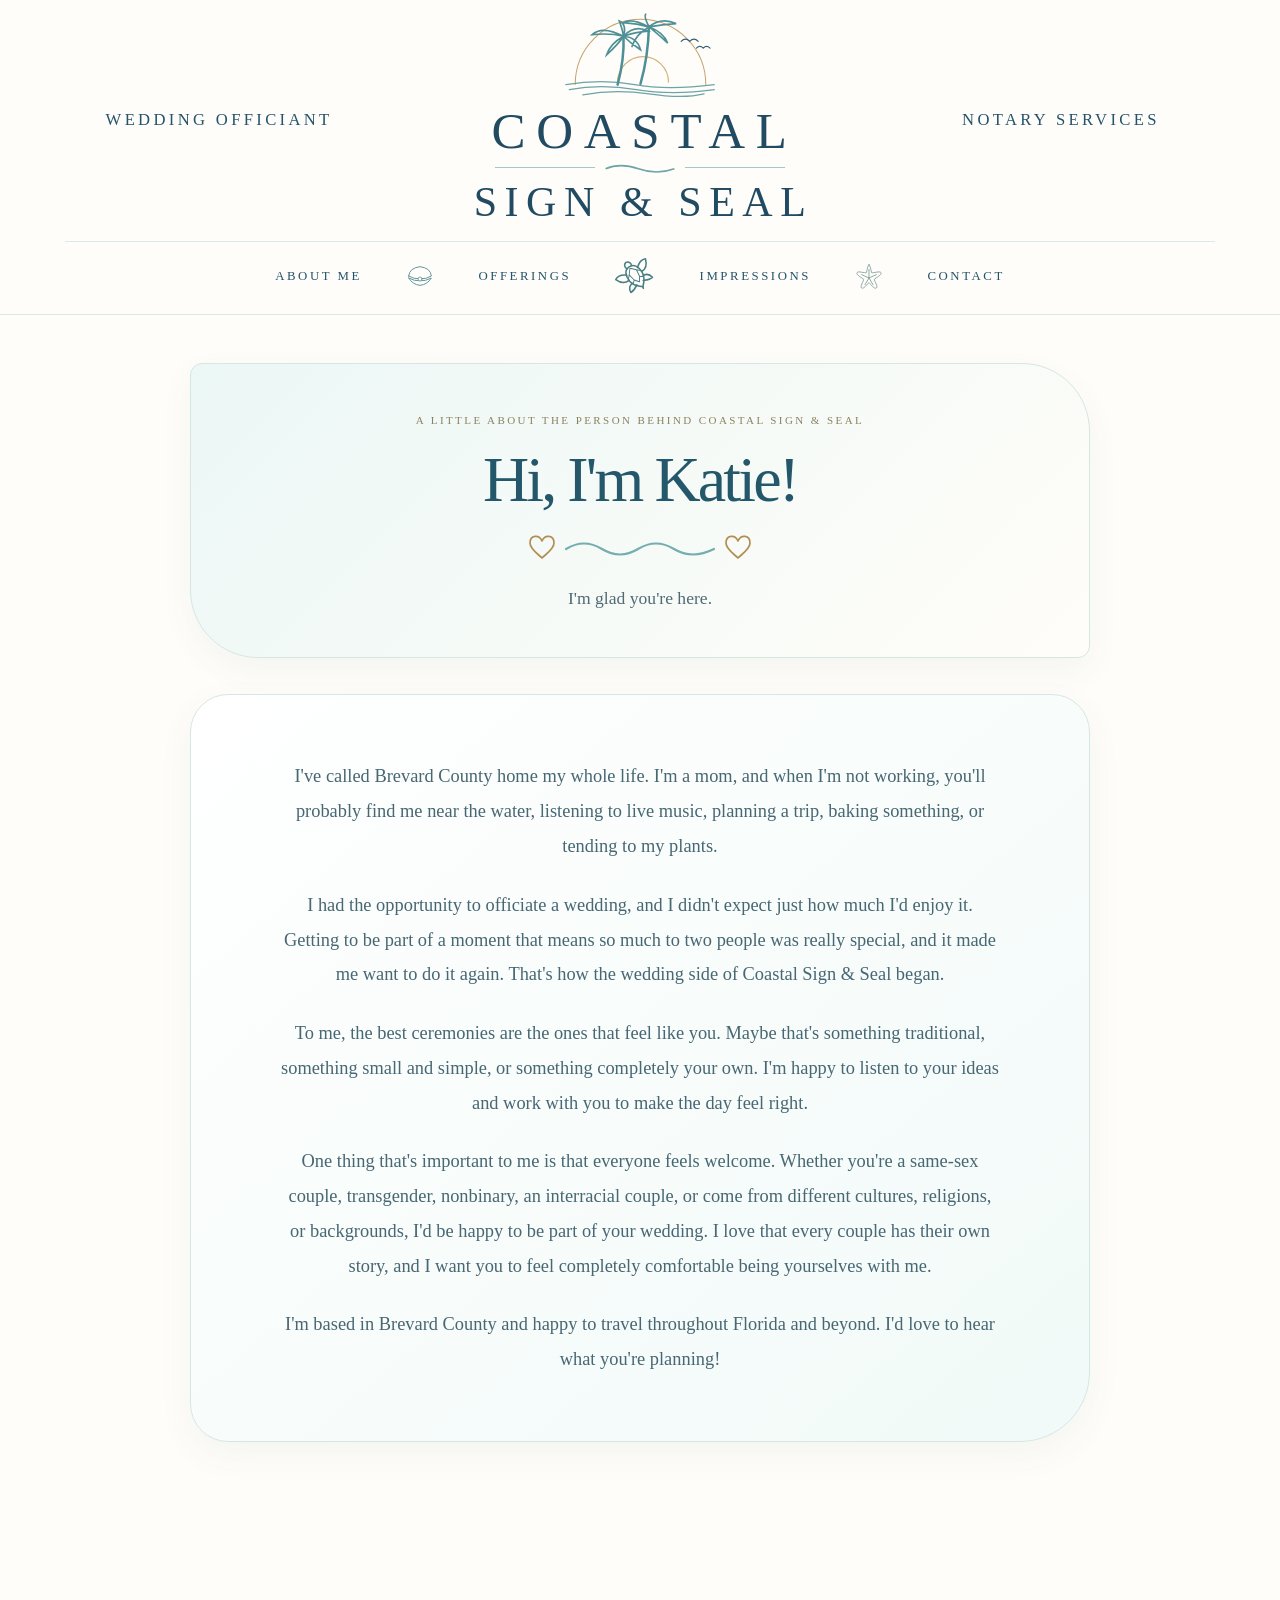
==== commit 1330866c: "Use approved welcoming About Me paragraph" ====
--- a/about.html
+++ b/about.html
@@ -1 +1 @@
-<!doctype html><html lang="en"><head><meta charset="utf-8"><meta name="viewport" content="width=device-width,initial-scale=1"><title>About Me | Coastal Sign & Seal</title><link rel="stylesheet" href="assets/site.css"></head><body><header class="site-header redesigned-header"><div class="header-top"><a class="service-side" href="weddings.html">Wedding Officiant</a><a class="brand" href="index.html" aria-label="Coastal Sign and Seal home"><svg class="logo-art" viewBox="0 0 230 100" role="img" aria-label="Palm trees, birds, sunrise and ocean waves"><g fill="none" stroke-linecap="round"><path d="M38 79A77 77 0 0 1 192 79" stroke="#c5a26d" stroke-width="1.2"/><path d="M88 76A30 30 0 0 1 148 76" stroke="#d3b07a" stroke-width="1.4"/><path d="M27 79Q69 72 108 79T202 79M31 85Q68 78 110 85T202 85M47 91Q85 84 125 90T190 90" stroke="#6ba5a8" stroke-width="1.5"/><path d="M88 79Q96 50 95 21M115 78Q124 47 125 10" stroke="#4f9097" stroke-width="3"/><path d="M95 22Q70 9 58 20Q80 18 95 22M95 22Q79 31 75 44Q90 30 95 22M95 22Q99 8 90 4Q94 15 95 22M95 22Q108 8 124 16Q108 17 95 22M95 22Q111 23 115 38Q103 30 95 22M125 11Q104 0 95 6Q111 7 125 11M125 11Q139 -1 157 7Q141 8 125 11M125 11Q142 17 147 30Q134 18 125 11M125 11Q119 -1 121 -4M125 11Q109 20 105 34" stroke="#4f9097" stroke-width="2"/><path d="M163 28q5 -5 10 0q5 -5 10 0M181 36q4 -4 8 0q4 -4 8 0" stroke="#315f75" stroke-width="1.4"/></g></svg><span class="brand-coastal">COASTAL</span><span class="brand-wave" aria-hidden="true"><i></i><svg viewBox="0 0 90 14"><path d="M2 8Q20 0 43 8T88 8" fill="none" stroke="#6ba5a8" stroke-width="2"/></svg><i></i></span><span class="brand-sign">SIGN &amp; SEAL</span></a><a class="service-side" href="notary.html">Notary Services</a></div><nav class="header-bottom" aria-label="Main navigation"><a href="about.html">About Me</a><svg class="nav-sea-icon" viewBox="0 0 48 42" aria-hidden="true"><g fill="none" stroke="#65979b" stroke-width="1.5" stroke-linecap="round" stroke-linejoin="round"><path d="M7 21 Q8 9 24 7 Q40 9 41 21 Q33 26 24 25 Q15 26 7 21Z"/><path d="M7 24 Q13 34 24 35 Q35 34 41 24 Q32 29 24 28 Q16 29 7 24Z"/><circle cx="24" cy="25.5" r="3" fill="#fffdf9" stroke="#65979b" stroke-width="1.2"/></g></svg><a href="weddings.html">Offerings</a><svg class="nav-sea-icon nav-sea-turtle" viewBox="-4 1 80 72" aria-hidden="true"><g transform="rotate(-35 36 36)" fill="none" stroke="#497f84" stroke-width="2.8" stroke-linecap="round" stroke-linejoin="round"><path d="M36 17 C46 17 51 26 50 39 C49 49 42 56 36 61 C30 56 23 49 22 39 C21 26 26 17 36 17Z"/><path d="M31 18 C29 14 30 8 36 7 C42 8 43 14 41 18"/><path d="M24 27 C16 20 9 19 3 22 C7 33 14 38 22 37"/><path d="M48 27 C56 20 63 19 69 22 C65 33 58 38 50 37"/><path d="M24 45 C17 45 13 50 12 57 C19 58 25 54 29 52"/><path d="M48 45 C55 45 59 50 60 57 C53 58 47 54 43 52"/><path d="M36 61 L35 64"/><path d="M36 20 L28 29 L30 42 L36 50 L42 42 L44 29Z M28 29 L22 35 M44 29 L50 35 M30 42 L25 46 M42 42 L47 46" stroke-width="1.7"/></g></svg><a href="impressions.html">Impressions</a><svg class="nav-sea-icon" viewBox="0 0 48 42" aria-hidden="true"><g fill="none" stroke="#7b9b9d" stroke-width="1.25" stroke-linecap="round" stroke-linejoin="round"><path d="M24 4C26 4 27 14 28 16C31 17 40 13 42 16C44 19 34 24 32 26C32 29 38 37 35 39C32 41 26 33 24 31C21 33 16 41 13 39C10 37 16 29 16 26C14 24 4 19 6 16C8 13 17 17 20 16C21 14 22 4 24 4Z"/><path d="M24 11L24 24M13 19L24 24M35 19L24 24M18 34L24 24M30 34L24 24"/></g></svg><a href="contact.html">Contact</a></nav></header><main class="page about-page"><section class="service-lead about-lead"><div class="eyebrow">A little about the person behind Coastal Sign &amp; Seal</div><h1>Hi, I'm Katie!</h1><p>I'm glad you're here.</p></section><section class="about-bubble"><p>I've called Brevard County home my whole life. I'm a mom, and when I'm not working, you'll probably find me near the water, listening to live music, planning a trip, baking something, or tending to my plants.</p><p>I had the opportunity to officiate a wedding, and I didn't expect just how much I'd enjoy it. Getting to be part of a moment that means so much to two people was really special, and it made me want to do it again. That's how the wedding side of Coastal Sign &amp; Seal began.</p><p>To me, the best ceremonies are the ones that feel like you. Maybe that's something traditional, something small and simple, or something completely your own. I'm happy to listen to your ideas and work with you to make the day feel right.</p><p>Everyone is welcome here. I proudly officiate weddings for LGBTQIA+ couples, including transgender and nonbinary partners, and couples of all backgrounds, faiths, and traditions. I want you to feel comfortable being yourselves.</p><p>I'm based in Brevard County and happy to travel throughout Florida and beyond. I'd love to hear what you're planning!</p></section></main></body></html>+<!doctype html><html lang="en"><head><meta charset="utf-8"><meta name="viewport" content="width=device-width,initial-scale=1"><title>About Me | Coastal Sign & Seal</title><link rel="stylesheet" href="assets/site.css"></head><body><header class="site-header redesigned-header"><div class="header-top"><a class="service-side" href="weddings.html">Wedding Officiant</a><a class="brand" href="index.html" aria-label="Coastal Sign and Seal home"><svg class="logo-art" viewBox="0 0 230 100" role="img" aria-label="Palm trees, birds, sunrise and ocean waves"><g fill="none" stroke-linecap="round"><path d="M38 79A77 77 0 0 1 192 79" stroke="#c5a26d" stroke-width="1.2"/><path d="M88 76A30 30 0 0 1 148 76" stroke="#d3b07a" stroke-width="1.4"/><path d="M27 79Q69 72 108 79T202 79M31 85Q68 78 110 85T202 85M47 91Q85 84 125 90T190 90" stroke="#6ba5a8" stroke-width="1.5"/><path d="M88 79Q96 50 95 21M115 78Q124 47 125 10" stroke="#4f9097" stroke-width="3"/><path d="M95 22Q70 9 58 20Q80 18 95 22M95 22Q79 31 75 44Q90 30 95 22M95 22Q99 8 90 4Q94 15 95 22M95 22Q108 8 124 16Q108 17 95 22M95 22Q111 23 115 38Q103 30 95 22M125 11Q104 0 95 6Q111 7 125 11M125 11Q139 -1 157 7Q141 8 125 11M125 11Q142 17 147 30Q134 18 125 11M125 11Q119 -1 121 -4M125 11Q109 20 105 34" stroke="#4f9097" stroke-width="2"/><path d="M163 28q5 -5 10 0q5 -5 10 0M181 36q4 -4 8 0q4 -4 8 0" stroke="#315f75" stroke-width="1.4"/></g></svg><span class="brand-coastal">COASTAL</span><span class="brand-wave" aria-hidden="true"><i></i><svg viewBox="0 0 90 14"><path d="M2 8Q20 0 43 8T88 8" fill="none" stroke="#6ba5a8" stroke-width="2"/></svg><i></i></span><span class="brand-sign">SIGN &amp; SEAL</span></a><a class="service-side" href="notary.html">Notary Services</a></div><nav class="header-bottom" aria-label="Main navigation"><a href="about.html">About Me</a><svg class="nav-sea-icon" viewBox="0 0 48 42" aria-hidden="true"><g fill="none" stroke="#65979b" stroke-width="1.5" stroke-linecap="round" stroke-linejoin="round"><path d="M7 21 Q8 9 24 7 Q40 9 41 21 Q33 26 24 25 Q15 26 7 21Z"/><path d="M7 24 Q13 34 24 35 Q35 34 41 24 Q32 29 24 28 Q16 29 7 24Z"/><circle cx="24" cy="25.5" r="3" fill="#fffdf9" stroke="#65979b" stroke-width="1.2"/></g></svg><a href="weddings.html">Offerings</a><svg class="nav-sea-icon nav-sea-turtle" viewBox="-4 1 80 72" aria-hidden="true"><g transform="rotate(-35 36 36)" fill="none" stroke="#497f84" stroke-width="2.8" stroke-linecap="round" stroke-linejoin="round"><path d="M36 17 C46 17 51 26 50 39 C49 49 42 56 36 61 C30 56 23 49 22 39 C21 26 26 17 36 17Z"/><path d="M31 18 C29 14 30 8 36 7 C42 8 43 14 41 18"/><path d="M24 27 C16 20 9 19 3 22 C7 33 14 38 22 37"/><path d="M48 27 C56 20 63 19 69 22 C65 33 58 38 50 37"/><path d="M24 45 C17 45 13 50 12 57 C19 58 25 54 29 52"/><path d="M48 45 C55 45 59 50 60 57 C53 58 47 54 43 52"/><path d="M36 61 L35 64"/><path d="M36 20 L28 29 L30 42 L36 50 L42 42 L44 29Z M28 29 L22 35 M44 29 L50 35 M30 42 L25 46 M42 42 L47 46" stroke-width="1.7"/></g></svg><a href="impressions.html">Impressions</a><svg class="nav-sea-icon" viewBox="0 0 48 42" aria-hidden="true"><g fill="none" stroke="#7b9b9d" stroke-width="1.25" stroke-linecap="round" stroke-linejoin="round"><path d="M24 4C26 4 27 14 28 16C31 17 40 13 42 16C44 19 34 24 32 26C32 29 38 37 35 39C32 41 26 33 24 31C21 33 16 41 13 39C10 37 16 29 16 26C14 24 4 19 6 16C8 13 17 17 20 16C21 14 22 4 24 4Z"/><path d="M24 11L24 24M13 19L24 24M35 19L24 24M18 34L24 24M30 34L24 24"/></g></svg><a href="contact.html">Contact</a></nav></header><main class="page about-page"><section class="service-lead about-lead"><div class="eyebrow">A little about the person behind Coastal Sign &amp; Seal</div><h1>Hi, I'm Katie!</h1><p>I'm glad you're here.</p></section><section class="about-bubble"><p>I've called Brevard County home my whole life. I'm a mom, and when I'm not working, you'll probably find me near the water, listening to live music, planning a trip, baking something, or tending to my plants.</p><p>I had the opportunity to officiate a wedding, and I didn't expect just how much I'd enjoy it. Getting to be part of a moment that means so much to two people was really special, and it made me want to do it again. That's how the wedding side of Coastal Sign &amp; Seal began.</p><p>To me, the best ceremonies are the ones that feel like you. Maybe that's something traditional, something small and simple, or something completely your own. I'm happy to listen to your ideas and work with you to make the day feel right.</p><p>One thing that's important to me is that everyone feels welcome. Whether you're a same-sex couple, transgender, nonbinary, an interracial couple, or come from different cultures, religions, or backgrounds, I'd be happy to be part of your wedding. I love that every couple has their own story, and I want you to feel completely comfortable being yourselves with me.</p><p>I'm based in Brevard County and happy to travel throughout Florida and beyond. I'd love to hear what you're planning!</p></section></main></body></html>
--- a/assets/site.css
+++ b/assets/site.css
@@ -214,3 +214,26 @@
 .contact-page .contact-lead h1::after{content:'';display:block;width:232px;max-width:80%;height:34px;margin:14px auto 18px;background:transparent url("data:image/svg+xml,%3Csvg xmlns='http://www.w3.org/2000/svg' width='232' height='34' viewBox='0 0 232 34'%3E%3Cpath d='M18 26 C14 22 6 17 6 11 C6 3 15 2 18 9 C21 2 30 3 30 11 C30 17 22 22 18 26Z' fill='none' stroke='%23b38d52' stroke-width='1.7' stroke-linejoin='round'/%3E%3Cpath d='M214 26 C210 22 202 17 202 11 C202 3 211 2 214 9 C217 2 226 3 226 11 C226 17 218 22 214 26Z' fill='none' stroke='%23b38d52' stroke-width='1.7' stroke-linejoin='round'/%3E%3Cpath d='M42 17 Q60 6 78 17 T114 17 T150 17 T190 17' fill='none' stroke='%2375adb0' stroke-width='2.2' stroke-linecap='round'/%3E%3C/svg%3E") center/contain no-repeat}
 .contact-page .contact-lead p{max-width:640px;margin:0 auto;font:400 1.08rem/1.8 'Palatino Linotype',Palatino,Georgia,serif;color:#506a73}
 .contact-details{max-width:760px;margin:0 auto 2.7rem;padding:1.3rem 1rem}.contact-details h2,.contact-choice h2{font:italic 400 clamp(1.9rem,3.2vw,2.5rem) Georgia,serif;color:#286d7a;margin:.25rem 0 .8rem}.contact-details p,.contact-choice p{font:400 1.08rem/1.8 'Palatino Linotype',Palatino,Georgia,serif;color:#476773}.contact-email{display:inline-block;margin:.6rem auto;font:400 clamp(1.05rem,2.3vw,1.35rem) Georgia,serif;color:#286d7a;text-underline-offset:5px;overflow-wrap:anywhere}.contact-phone-pending{font-size:.93rem!important;color:#71878c!important}.contact-choices{display:grid;grid-template-columns:repeat(2,minmax(0,1fr));gap:1.5rem;max-width:960px;margin:0 auto}.contact-choice{background:#fff;border:1px solid #d5e7e5;border-radius:38px 38px 62px 38px;padding:2rem 1.7rem;box-shadow:0 12px 35px rgba(40,95,106,.045)}.contact-choice .button{border:0;background:#397c85;color:white;border-radius:999px;padding:1rem 1.5rem;font:700 12px 'Trebuchet MS',Arial,sans-serif;letter-spacing:.08em}.contact-choice .button:hover{background:#235d69}.contact-fineprint{max-width:760px;margin:2rem auto;color:#61777d;font-size:.9rem}@media(max-width:760px){.contact-page .contact-lead{padding:2.4rem 1.3rem;border-radius:10px 42px 10px 42px}.contact-choices{grid-template-columns:1fr}.contact-choice{padding:1.7rem}}
+
+/* About Me: centered, welcoming coastal typography and softly rounded content bubble. */
+.about-page{text-align:center;color:#244b61;font-family:'Palatino Linotype','Book Antiqua',Palatino,Georgia,serif}
+.about-page .about-lead{max-width:900px;margin:0 auto 2.3rem;padding:3.1rem 2.5rem 2.7rem;background:linear-gradient(135deg,rgba(234,247,245,.93),rgba(255,253,249,.96));border:1px solid #d5e6e3;border-radius:12px 68px 12px 68px;box-shadow:0 12px 32px rgba(42,93,105,.055)}
+.about-page .about-lead .eyebrow{font:400 11px Georgia,serif;letter-spacing:.22em;color:#8b805e}
+.about-page .about-lead h1{font:400 clamp(2.45rem,5vw,4.2rem)/1.17 Georgia,serif;letter-spacing:-.045em;color:#25576b;margin:1.05rem auto 1rem}
+.about-page .about-lead h1::after{content:'';display:block;width:232px;max-width:80%;height:34px;margin:14px auto 18px;background:transparent url("data:image/svg+xml,%3Csvg xmlns='http://www.w3.org/2000/svg' width='232' height='34' viewBox='0 0 232 34'%3E%3Cpath d='M18 26 C14 22 6 17 6 11 C6 3 15 2 18 9 C21 2 30 3 30 11 C30 17 22 22 18 26Z' fill='none' stroke='%23b38d52' stroke-width='1.7' stroke-linejoin='round'/%3E%3Cpath d='M214 26 C210 22 202 17 202 11 C202 3 211 2 214 9 C217 2 226 3 226 11 C226 17 218 22 214 26Z' fill='none' stroke='%23b38d52' stroke-width='1.7' stroke-linejoin='round'/%3E%3Cpath d='M42 17 Q60 6 78 17 T114 17 T150 17 T190 17' fill='none' stroke='%2375adb0' stroke-width='2.2' stroke-linecap='round'/%3E%3C/svg%3E") center/contain no-repeat}
+.about-page .about-lead p{font:400 1.1rem/1.7 'Palatino Linotype',Palatino,Georgia,serif;color:#506a73;margin:0}
+.about-page .about-bubble{max-width:900px;margin:0 auto 4rem;padding:clamp(2rem,5vw,4rem);background:linear-gradient(140deg,#fff,#f1faf8);border:1px solid #d5e7e5;border-radius:38px 38px 70px 38px;box-shadow:0 12px 35px rgba(40,95,106,.055)}
+.about-page .about-bubble p{font:400 clamp(1.05rem,1.7vw,1.15rem)/1.9 'Palatino Linotype','Book Antiqua',Palatino,Georgia,serif;max-width:720px;margin:0 auto 1.45rem;color:#476773}
+.about-page .about-bubble p:last-child{margin-bottom:0}
+@media(max-width:760px){.about-page .about-lead{padding:2.4rem 1.3rem;border-radius:10px 42px 10px 42px}.about-page .about-bubble{padding:2rem 1.3rem;border-radius:28px 28px 48px 28px}}
+
+/* Consistent centered Palatino typography matching the approved wedding package cards. */
+.impressions-page,.about-page,.contact-page{font-family:'Palatino Linotype','Book Antiqua',Palatino,Georgia,serif!important;text-align:center}
+.impressions-page .impressions-lead h1,.about-page .about-lead h1,.contact-page .contact-lead h1{font-family:'Palatino Linotype','Book Antiqua',Palatino,Georgia,serif!important;text-align:center}
+.impressions-page .impressions-lead p,.impressions-page .impression-copy h2,.impressions-page .impression-copy p,.about-page .about-lead p,.about-page .about-bubble p,.contact-page .contact-lead p,.contact-page .contact-details h2,.contact-page .contact-details p,.contact-page .contact-choice h2,.contact-page .contact-choice p{font-family:'Palatino Linotype','Book Antiqua',Palatino,Georgia,serif!important;text-align:center!important}
+.impressions-page .impression-story{grid-template-columns:minmax(0,1fr);max-width:820px;gap:1.7rem;text-align:center}
+.impressions-page .impression-photo-slot{width:min(100%,610px);min-height:360px;margin:0 auto}
+.impressions-page .impression-copy{width:100%;max-width:760px;margin:0 auto;text-align:center}
+.impressions-page .impression-copy h2{font-size:clamp(2rem,3.5vw,2.6rem);font-style:italic}
+.impressions-page .impression-copy p{font-size:1.13rem;line-height:1.85;max-width:720px;margin:0 auto 1.2rem}
+@media(max-width:760px){.impressions-page .impression-photo-slot{min-height:270px}}
